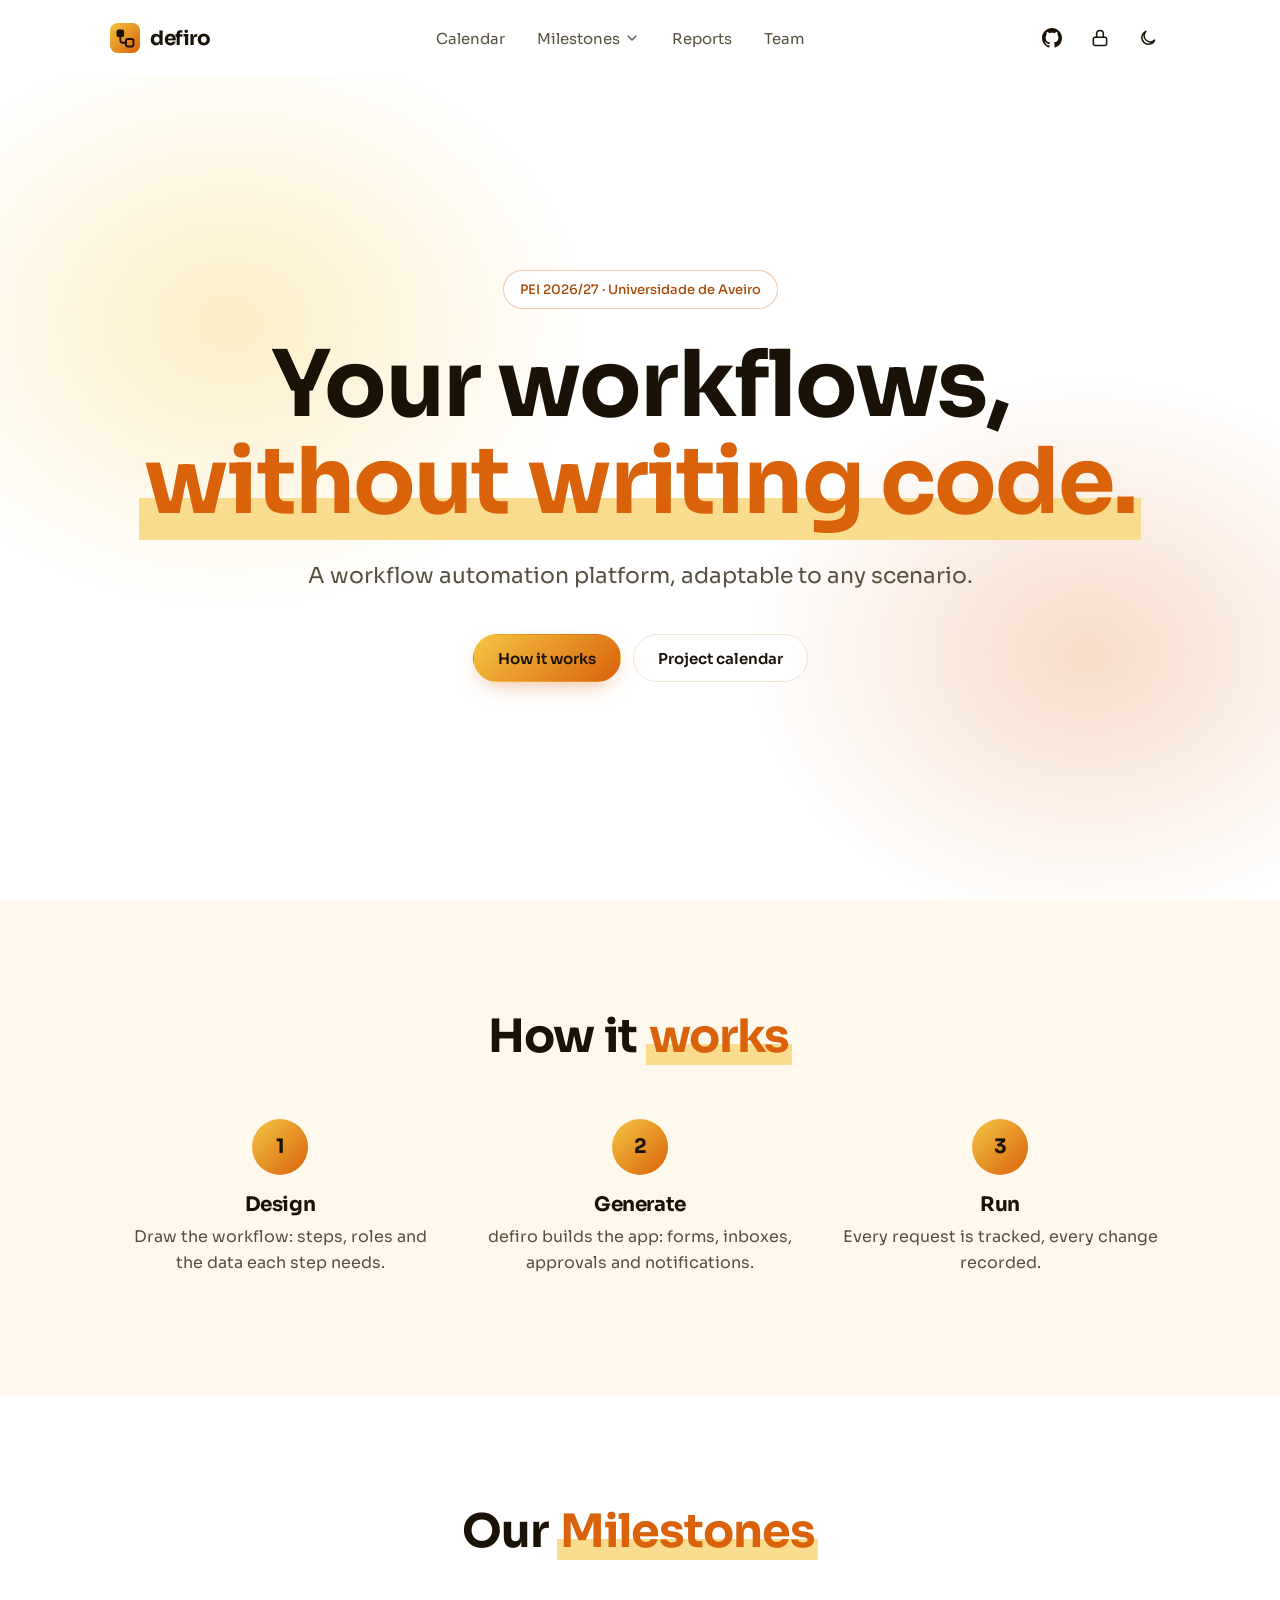
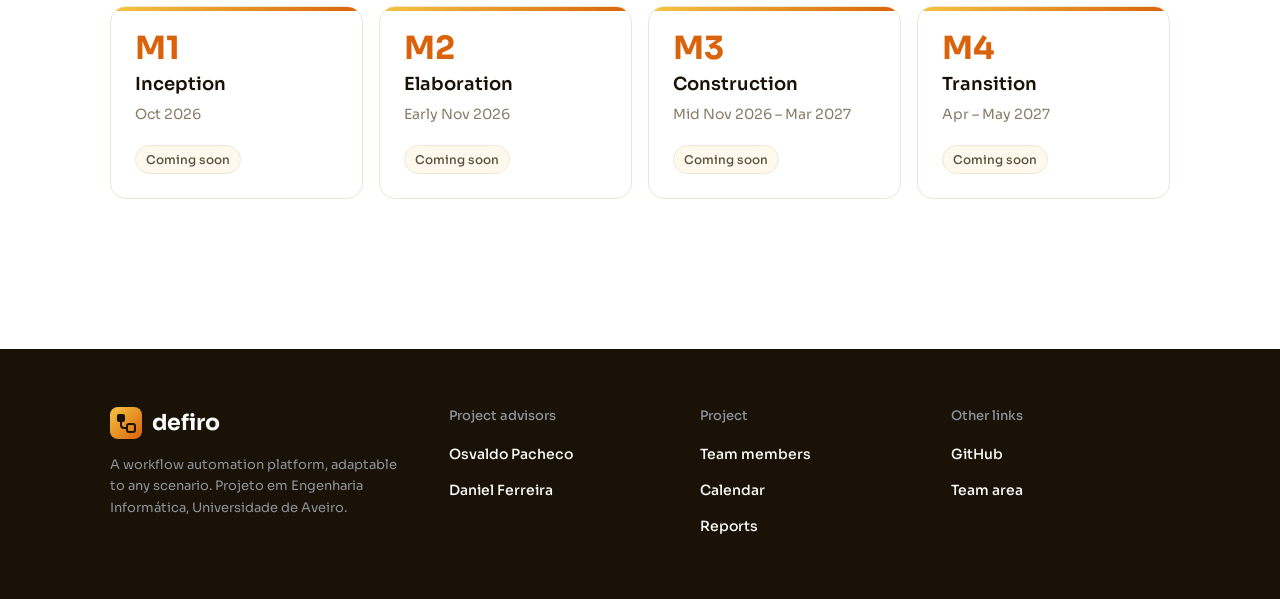
==== index.html @ 32cd8323 "feat: project website Home, calendar, milestones (M1-M4), reports, team and encrypted team area. Dep" ====
<!doctype html>
<html lang="en">
<head>
  <script>if(!/\/$|\.html$/.test(location.pathname))location.replace(location.pathname+"/"+location.search+location.hash)</script>
  <meta charset="utf-8">
  <meta name="viewport" content="width=device-width, initial-scale=1">
  <title>Home | defiro</title>
  <meta name="description" content="defiro: a workflow automation platform, adaptable to any scenario. PEI project, Universidade de Aveiro.">
  <link rel="icon" href="assets/favicon.svg" type="image/svg+xml">
  <link rel="preconnect" href="https://fonts.googleapis.com">
  <link rel="preconnect" href="https://fonts.gstatic.com" crossorigin>
  <link href="https://fonts.googleapis.com/css2?family=Sora:wght@400;500;600;700&display=swap" rel="stylesheet">
  <link rel="stylesheet" href="assets/style.css">
  <script>try{var t=localStorage.getItem("defiro-theme");if(t)document.documentElement.dataset.theme=t}catch(e){}</script>
</head>
<body data-page="home">
<a class="skip" href="#main">Skip to content</a>
<div id="site-header"></div>

<main id="main">
  <section class="hero">
    <div class="hero-glow" aria-hidden="true"></div>
    <div class="wrap">
      <span class="pill">PEI 2026/27 · Universidade de Aveiro</span>
      <h1>Your workflows, <span class="hl">without writing code.</span></h1>
      <p class="lede">A workflow automation platform, adaptable to any scenario.</p>
      <div class="hero-actions">
        <a class="btn btn-primary" href="#how">How it works</a>
        <a class="btn btn-ghost" href="calendar.html">Project calendar</a>
      </div>
    </div>
  </section>

  <section class="block soft" id="how">
    <div class="wrap">
      <h2 class="section-title">How it <span class="hl">works</span></h2>
      <ol class="steps">
        <li class="step"><span class="step-n">1</span><h3>Design</h3><p>Draw the workflow: steps, roles and the data each step needs.</p></li>
        <li class="step"><span class="step-n">2</span><h3>Generate</h3><p>defiro builds the app: forms, inboxes, approvals and notifications.</p></li>
        <li class="step"><span class="step-n">3</span><h3>Run</h3><p>Every request is tracked, every change recorded.</p></li>
      </ol>
    </div>
  </section>

  <section class="block">
    <div class="wrap">
      <h2 class="section-title">Our <span class="hl">Milestones</span></h2>
      <div class="ms-strip" id="msStrip"></div>
    </div>
  </section>
</main>

<div id="site-footer"></div>
<script src="assets/data.js"></script>
<script src="assets/site.js"></script>
</body>
</html>
---- assets/style.css ----
:root {
  --bg: #ffffff;
  --soft: #fef9ec;           /* #F5C542 tint for alternate sections */
  --ink: #1a1206;
  --ink-2: #57503f;
  --ink-3: #857c69;
  --line: #efe7d4;
  --yellow: #F5C542;
  --orange: #D9620B;
  --accent: #D9620B;         /* fills, decoration, large headings (3.7:1) */
  --accent-ink: #a84a06;     /* darker #D9620B for small text, 5.7:1 on white */
  --accent-soft: #fbefe6;
  --hl-bg: #f9dc8e;          /* #F5C542 highlighter behind headings */
  --grad: linear-gradient(135deg, var(--yellow) 0%, var(--orange) 100%);
  --on-grad: #1a1206;
  --ph-bg: #fff6d6; --ph-ink: #7a5a00; --ph-line: #d9b64a;
  --footer: #1a1206;
  --font: "Sora", system-ui, -apple-system, "Segoe UI", sans-serif;
  --maxw: 1140px;
  --gutter: clamp(16px, 4vw, 40px);
  color-scheme: light;
}
@media (prefers-color-scheme: dark) {
  :root:not([data-theme="light"]) {
    --bg: #14110b; --soft: #1c1810; --ink: #f6f1e7; --ink-2: #c9c0ad; --ink-3: #9a917e; --line: #2e281c;
    --accent-ink: #f0924f; --accent-soft: #2b1c10; --hl-bg: rgb(245 197 66 / .28);
    --ph-bg: #2e2710; --ph-ink: #f0d27a; --ph-line: #8a7328; --footer: #0b0906;
    color-scheme: dark;
  }
}
:root[data-theme="dark"] {
  --bg: #14110b; --soft: #1c1810; --ink: #f6f1e7; --ink-2: #c9c0ad; --ink-3: #9a917e; --line: #2e281c;
  --accent-ink: #f0924f; --accent-soft: #2b1c10; --hl-bg: rgb(245 197 66 / .28);
  --ph-bg: #2e2710; --ph-ink: #f0d27a; --ph-line: #8a7328; --footer: #0b0906;
  color-scheme: dark;
}

*, *::before, *::after { box-sizing: border-box; }
html { scroll-padding-top: 90px; }
body { margin: 0; background: var(--bg); color: var(--ink); font: 16px/1.65 var(--font); -webkit-font-smoothing: antialiased; }
img, svg { max-width: 100%; display: block; }
a { color: inherit; }
:focus-visible { outline: 2px solid var(--accent); outline-offset: 3px; border-radius: 6px; }
h1, h2, h3 { margin: 0; line-height: 1.15; letter-spacing: -0.02em; text-wrap: balance; }
p { margin: 0; }
.wrap { max-width: var(--maxw); margin: 0 auto; padding: 0 var(--gutter); }
.icon { width: 20px; height: 20px; flex: none; }
.hl { color: var(--orange); background: linear-gradient(transparent 64%, var(--hl-bg) 64%); -webkit-box-decoration-break: clone; box-decoration-break: clone; padding: 0 .06em; }
.visually-hidden { position: absolute; width: 1px; height: 1px; overflow: hidden; clip: rect(0 0 0 0); white-space: nowrap; }
.skip { position: absolute; left: -9999px; top: 8px; background: var(--ink); color: var(--bg); padding: 8px 14px; border-radius: 8px; z-index: 100; }
.skip:focus { left: 8px; }
@media (prefers-reduced-motion: reduce) { *, *::before, *::after { transition: none !important; animation: none !important; } }

/* Placeholders: [[text]] in data.js, .ph in HTML */
.ph {
  padding: 1px 6px; border-radius: 4px; font-size: .88em; font-weight: 500;
  background: var(--ph-bg); color: var(--ph-ink); border: 1px dashed var(--ph-line);
  -webkit-box-decoration-break: clone; box-decoration-break: clone;
}

/* ---------- Header ---------- */
.site-header { position: sticky; top: 0; z-index: 50; background: color-mix(in srgb, var(--bg) 92%, transparent); backdrop-filter: blur(8px); }
.site-header .wrap { display: flex; align-items: center; height: 76px; gap: 12px; }
.brand { display: flex; align-items: center; gap: 10px; font-weight: 700; font-size: 20px; text-decoration: none; letter-spacing: -0.02em; }
.brand img { width: 30px; height: 30px; }
.nav { display: flex; align-items: center; gap: 4px; margin: 0 auto; }
.nav > a, .dd > button {
  display: inline-flex; align-items: center; gap: 4px; min-height: 44px; padding: 8px 14px; border-radius: 8px;
  font: 400 15px var(--font); color: var(--ink-2); text-decoration: none; background: none; border: 0; cursor: pointer;
}
.nav > a:hover, .dd > button:hover { color: var(--ink); }
.nav a[aria-current="page"], .dd.active > button { color: var(--accent-ink); }
.dd { position: relative; }
.dd > button .icon { width: 16px; height: 16px; transition: transform .15s; }
.dd.open > button .icon { transform: rotate(180deg); }
.dd-menu {
  position: absolute; top: 100%; left: 0; min-width: 210px; padding: 6px; margin-top: 4px; display: none;
  background: var(--bg); border: 1px solid var(--line); border-radius: 12px; box-shadow: 0 10px 30px rgb(0 0 0 / .08);
}
.dd.open .dd-menu { display: grid; }
.dd-menu a { padding: 10px 12px; border-radius: 8px; text-decoration: none; font-size: 15px; color: var(--ink-2); min-height: 44px; display: flex; align-items: center; }
.dd-menu a:hover { background: var(--soft); color: var(--ink); }
.tools { display: flex; align-items: center; gap: 4px; }
.icon-btn {
  display: inline-grid; place-items: center; width: 44px; height: 44px; border-radius: 10px;
  color: var(--ink); background: none; border: 0; cursor: pointer; text-decoration: none;
}
.icon-btn:hover { background: var(--soft); }
.menu-btn { display: none; }
@media (max-width: 900px) {
  .menu-btn { display: inline-grid; }
  .tools { margin-left: auto; }
  .nav {
    display: none; position: absolute; top: 76px; left: 0; right: 0; margin: 0; flex-direction: column; align-items: stretch;
    background: var(--bg); border-bottom: 1px solid var(--line); padding: 8px var(--gutter) 16px;
  }
  .nav.open { display: flex; }
  .dd-menu { position: static; display: grid; border: 0; box-shadow: none; padding: 0 0 0 14px; margin: 0; }
  .dd > button .icon { display: none; }
}

/* ---------- Page titles ---------- */
.page-title { text-align: center; padding: clamp(48px, 8vw, 88px) 0 clamp(32px, 5vw, 56px); }
.page-title h1 { font-size: clamp(38px, 6vw, 60px); font-weight: 700; }
.page-title p { color: var(--ink-2); font-size: 18px; max-width: 620px; margin: 18px auto 0; }
.section-title { text-align: center; font-size: clamp(32px, 4.5vw, 46px); font-weight: 700; margin-bottom: 48px; }

/* ---------- Home ---------- */
.hero { position: relative; overflow: hidden; }
.hero .wrap { position: relative; display: flex; flex-direction: column; align-items: center; justify-content: center; text-align: center;
  min-height: calc(100vh - 76px); padding-top: 48px; padding-bottom: 72px; }
.hero-glow { position: absolute; inset: 0; pointer-events: none;
  background:
    radial-gradient(40% 50% at 18% 30%, rgb(245 197 66 / .30), transparent 70%),
    radial-gradient(38% 48% at 85% 70%, rgb(217 98 11 / .22), transparent 70%); }
.pill { display: inline-block; padding: 8px 16px; border-radius: 999px; font-size: 13px; font-weight: 500; color: var(--accent-ink);
  background: var(--bg); border: 1px solid color-mix(in srgb, var(--orange) 35%, transparent); margin-bottom: 28px; }
.hero h1 { font-size: clamp(44px, 7.5vw, 92px); font-weight: 700; max-width: 17ch; line-height: 1.05; }
.hero .lede { font-size: clamp(18px, 2vw, 22px); color: var(--ink-2); margin-top: 28px; max-width: 44ch; }
.hero-actions { display: flex; flex-wrap: wrap; justify-content: center; gap: 12px; margin-top: 40px; }
@media (max-width: 700px) { .hero .wrap { min-height: 0; padding-top: 56px; } }
.btn {
  display: inline-flex; align-items: center; gap: 8px; min-height: 48px; padding: 12px 24px; border-radius: 999px;
  font: 600 15px var(--font); text-decoration: none; border: 1px solid transparent; cursor: pointer; transition: filter .15s, border-color .15s;
}
.btn-primary { background: var(--grad); color: var(--on-grad); box-shadow: 0 8px 24px -10px rgb(217 98 11 / .6); }
.btn-primary:hover { filter: brightness(1.05) saturate(1.1); }
.btn-ghost { border-color: var(--line); color: var(--ink); background: var(--bg); }
.btn-ghost:hover { border-color: var(--orange); }

.block { padding: clamp(64px, 9vw, 110px) 0; }
.block.soft { background: var(--soft); }
.steps { list-style: none; margin: 0; padding: 0; display: grid; grid-template-columns: repeat(3, 1fr); gap: 20px; }
@media (max-width: 800px) { .steps { grid-template-columns: 1fr; } }
.step { text-align: center; padding: 8px 12px; }
.step-n { display: inline-grid; place-items: center; width: 56px; height: 56px; border-radius: 50%; background: var(--grad); color: var(--on-grad); font-weight: 700; font-size: 20px; margin-bottom: 18px; }
.step h3 { font-size: 20px; margin-bottom: 8px; }
.step p { color: var(--ink-2); max-width: 30ch; margin: 0 auto; }

.ms-strip { display: grid; grid-template-columns: repeat(4, 1fr); gap: 16px; }
@media (max-width: 900px) { .ms-strip { grid-template-columns: repeat(2, 1fr); } }
@media (max-width: 480px) { .ms-strip { grid-template-columns: 1fr; } }
.ms-card { position: relative; display: flex; flex-direction: column; gap: 4px; padding: 24px; border-radius: 16px; text-decoration: none;
  background: var(--bg); border: 1px solid var(--line); overflow: hidden; transition: border-color .15s, box-shadow .15s; }
.ms-card::before { content: ""; position: absolute; left: 0; right: 0; top: 0; height: 4px; background: var(--grad); }
.ms-card:hover { border-color: var(--orange); box-shadow: 0 14px 30px -18px rgb(217 98 11 / .5); }
.ms-num { font-size: 32px; font-weight: 700; color: var(--orange); line-height: 1.1; }
.ms-name { font-size: 18px; font-weight: 600; }
.ms-dates { font-size: 14px; color: var(--ink-3); }
.ms-status { margin-top: 14px; align-self: flex-start; font-size: 12px; font-weight: 500; padding: 4px 10px; border-radius: 999px; background: var(--soft); color: var(--ink-2); border: 1px solid var(--line); }
.ms-status.done { background: var(--grad); color: var(--on-grad); border-color: transparent; }

/* ---------- Calendar ---------- */
.cal { width: 100%; border-collapse: collapse; }
.cal th { text-align: left; font-size: 14px; font-weight: 600; padding: 14px 16px; border-bottom: 1px solid var(--line); }
.cal td { vertical-align: top; padding: 18px 16px; border-bottom: 1px solid var(--line); font-size: 15px; color: var(--ink-2); }
.cal td:first-child { width: 22%; }
.cal td:nth-child(2) { width: 20%; white-space: nowrap; color: var(--ink-3); }
.cal td a { color: var(--ink); font-weight: 600; text-underline-offset: 4px; }
.cal ul { margin: 0; padding-left: 18px; display: grid; gap: 2px; }
.cal tr.first td { border-top: 1px solid var(--line); }
@media (max-width: 700px) {
  .cal thead { display: none; }
  .cal, .cal tbody, .cal tr, .cal td { display: block; width: auto !important; }
  .cal tr { border-bottom: 1px solid var(--line); padding: 12px 0; }
  .cal td { border: 0; padding: 4px 0; white-space: normal !important; }
  .cal td:empty { display: none; }
}

/* ---------- Milestones ---------- */
.tabs { display: flex; flex-wrap: wrap; justify-content: center; gap: 8px; margin-bottom: 40px; }
.tabs a { padding: 10px 18px; min-height: 44px; display: inline-flex; align-items: center; border-radius: 999px; border: 1px solid var(--line); text-decoration: none; font-size: 15px; color: var(--ink-2); }
.tabs a[aria-current="true"] { background: var(--grad); color: var(--on-grad); border-color: transparent; font-weight: 600; }
.tabs a:hover { border-color: var(--orange); }
.ms-meta { text-align: center; color: var(--ink-3); font-size: 15px; margin-top: -20px; margin-bottom: 32px; }
.embed { aspect-ratio: 16 / 9; border-radius: 14px; border: 1px solid var(--line); overflow: hidden; background: var(--soft); box-shadow: 0 20px 50px -25px rgb(14 15 18 / .25); }
.embed iframe { width: 100%; height: 100%; border: 0; }
.embed-empty { height: 100%; display: grid; place-items: center; align-content: center; gap: 14px; text-align: center; padding: 20px;
  color: var(--ink); font-size: clamp(16px, 2.2vw, 22px); font-weight: 600;
  background: radial-gradient(60% 80% at 20% 20%, rgb(245 197 66 / .25), transparent 70%), radial-gradient(60% 80% at 85% 85%, rgb(217 98 11 / .2), transparent 70%), var(--soft); }
.embed-empty .icon { width: 44px; height: 44px; color: var(--accent-ink); }
.ms-links[hidden] { display: none; }
.ms-links { display: flex; flex-wrap: wrap; justify-content: center; gap: 12px; margin-top: 24px; }
.btn[aria-disabled="true"] { opacity: .5; pointer-events: none; }
.prose { max-width: 760px; margin: 64px auto 0; }
.prose h2 { font-size: 26px; font-weight: 700; margin: 48px 0 14px; }
.prose h2:first-child { margin-top: 0; }
.prose p, .prose li { color: var(--ink-2); }
.prose p + p { margin-top: 12px; }
.prose ul { padding-left: 20px; margin: 10px 0 0; display: grid; gap: 6px; }
.prose li strong { color: var(--ink); font-weight: 600; }
.prose table { width: 100%; border-collapse: collapse; font-size: 15px; margin-top: 12px; }
.prose th, .prose td { text-align: left; padding: 10px 12px; border-bottom: 1px solid var(--line); }
.prose th { font-weight: 600; font-size: 14px; }
.prose td { color: var(--ink-2); }
.table-wrap { overflow-x: auto; }
.callout { margin-top: 16px; padding: 16px 18px; border-radius: 12px; background: var(--accent-soft); color: var(--ink); }

/* ---------- Reports ---------- */
.doc-list { list-style: none; margin: 0 auto; padding: 0; max-width: 820px; }
.doc { display: grid; grid-template-columns: 48px 1fr auto; gap: 16px; align-items: center; padding: 18px 4px; border-bottom: 1px solid var(--line); }
.doc:first-child { border-top: 1px solid var(--line); }
.doc-ico { width: 48px; height: 48px; border-radius: 12px; display: grid; place-items: center; background: var(--accent-soft); color: var(--accent-ink); }
.doc-title { font-weight: 600; }
.doc-meta { font-size: 14px; color: var(--ink-3); }
.doc a.open { display: inline-flex; align-items: center; gap: 6px; min-height: 44px; font-size: 14px; font-weight: 500; color: var(--accent-ink); }
.pending { font-size: 13px; color: var(--ink-3); }
@media (max-width: 560px) { .doc { grid-template-columns: 48px 1fr; } .doc > :last-child { grid-column: 2; } }
.sub-title { max-width: 820px; margin: 0 auto 16px; font-size: 22px; font-weight: 700; }
.sub-title + .doc-list { margin-bottom: 64px; }

/* ---------- Team ---------- */
.team { display: grid; grid-template-columns: repeat(5, 1fr); gap: 24px; }
@media (max-width: 1000px) { .team { grid-template-columns: repeat(3, 1fr); } }
@media (max-width: 640px) { .team { grid-template-columns: repeat(2, 1fr); } }
@media (max-width: 400px) { .team { grid-template-columns: 1fr; } }
.member { text-align: center; }
.avatar { width: 96px; height: 96px; margin: 0 auto 16px; border-radius: 50%; display: grid; place-items: center; background: var(--grad); color: var(--on-grad); font-weight: 700; font-size: 26px; }
.member h3 { font-size: 18px; font-weight: 600; }
.member .role { font-size: 14px; color: var(--ink-3); margin-top: 4px; min-height: 2.6em; }
.member .links { display: flex; justify-content: center; gap: 2px; margin-top: 6px; }
.member .links .icon-btn { width: 40px; height: 40px; color: var(--ink-2); }
.member ul { list-style: none; padding: 0; margin: 12px 0 0; font-size: 13px; color: var(--ink-2); display: grid; gap: 4px; }
.member li { padding: 4px 10px; background: var(--soft); border-radius: 999px; }

/* ---------- Footer ---------- */
footer { background: var(--footer); color: #c9ccd3; margin-top: 40px; }
footer .wrap { display: grid; grid-template-columns: 1.4fr repeat(3, 1fr); gap: 32px; padding-top: 56px; padding-bottom: 56px; }
@media (max-width: 800px) { footer .wrap { grid-template-columns: 1fr 1fr; } }
footer .f-brand { display: flex; align-items: center; gap: 10px; color: #fff; font-weight: 700; font-size: 22px; }
footer .f-brand img { width: 32px; height: 32px; }
footer .f-note { font-size: 13px; color: #8d929c; margin-top: 12px; max-width: 30ch; }
footer h4 { margin: 0 0 12px; font-size: 13px; font-weight: 500; color: #8d929c; }
footer ul { list-style: none; padding: 0; margin: 0; display: grid; gap: 4px; }
footer a { color: #fff; text-decoration: none; font-size: 14px; font-weight: 500; display: inline-flex; min-height: 32px; align-items: center; }
footer a:hover { text-decoration: underline; }

/* ---------- Team area ---------- */
.gate { display: grid; place-items: center; padding: 24px var(--gutter) 80px; }
.gate-card { width: 100%; max-width: 420px; padding: 32px; border: 1px solid var(--line); border-radius: 16px; }
.gate-card p { color: var(--ink-2); font-size: 15px; }
.field { display: grid; gap: 6px; margin: 24px 0 16px; }
.field label { font-weight: 500; font-size: 14px; }
.field input { min-height: 48px; padding: 10px 14px; border-radius: 10px; border: 1px solid var(--line); background: var(--bg); color: var(--ink); font: 16px var(--font); }
.field .err { color: #c0392b; font-size: 14px; min-height: 20px; }
.gate-card .btn { width: 100%; justify-content: center; }
.private-body { max-width: 860px; margin: 0 auto; padding-bottom: 40px; }
.private-body h2 { font-size: 24px; font-weight: 700; margin: 48px 0 14px; }
.private-body h2:first-child { margin-top: 0; }
.private-body p, .private-body td { color: var(--ink-2); }
.private-body table { width: 100%; border-collapse: collapse; font-size: 15px; }
.private-body th, .private-body td { text-align: left; padding: 10px 12px; border-bottom: 1px solid var(--line); vertical-align: top; }
.private-body th { font-weight: 600; font-size: 14px; }
.private-body .card { padding: 18px 20px; border: 1px solid var(--line); border-radius: 12px; }
.private-body .people { list-style: none; padding: 0; margin: 0; display: grid; grid-template-columns: repeat(auto-fill, minmax(240px, 1fr)); gap: 12px; }
.private-body .people li { padding: 14px 16px; border: 1px solid var(--line); border-radius: 12px; }
.private-body .p-name { font-weight: 600; }
.private-body .p-role { font-size: 14px; color: var(--ink-3); }
.private-body .mono { font-size: 14px; white-space: nowrap; }
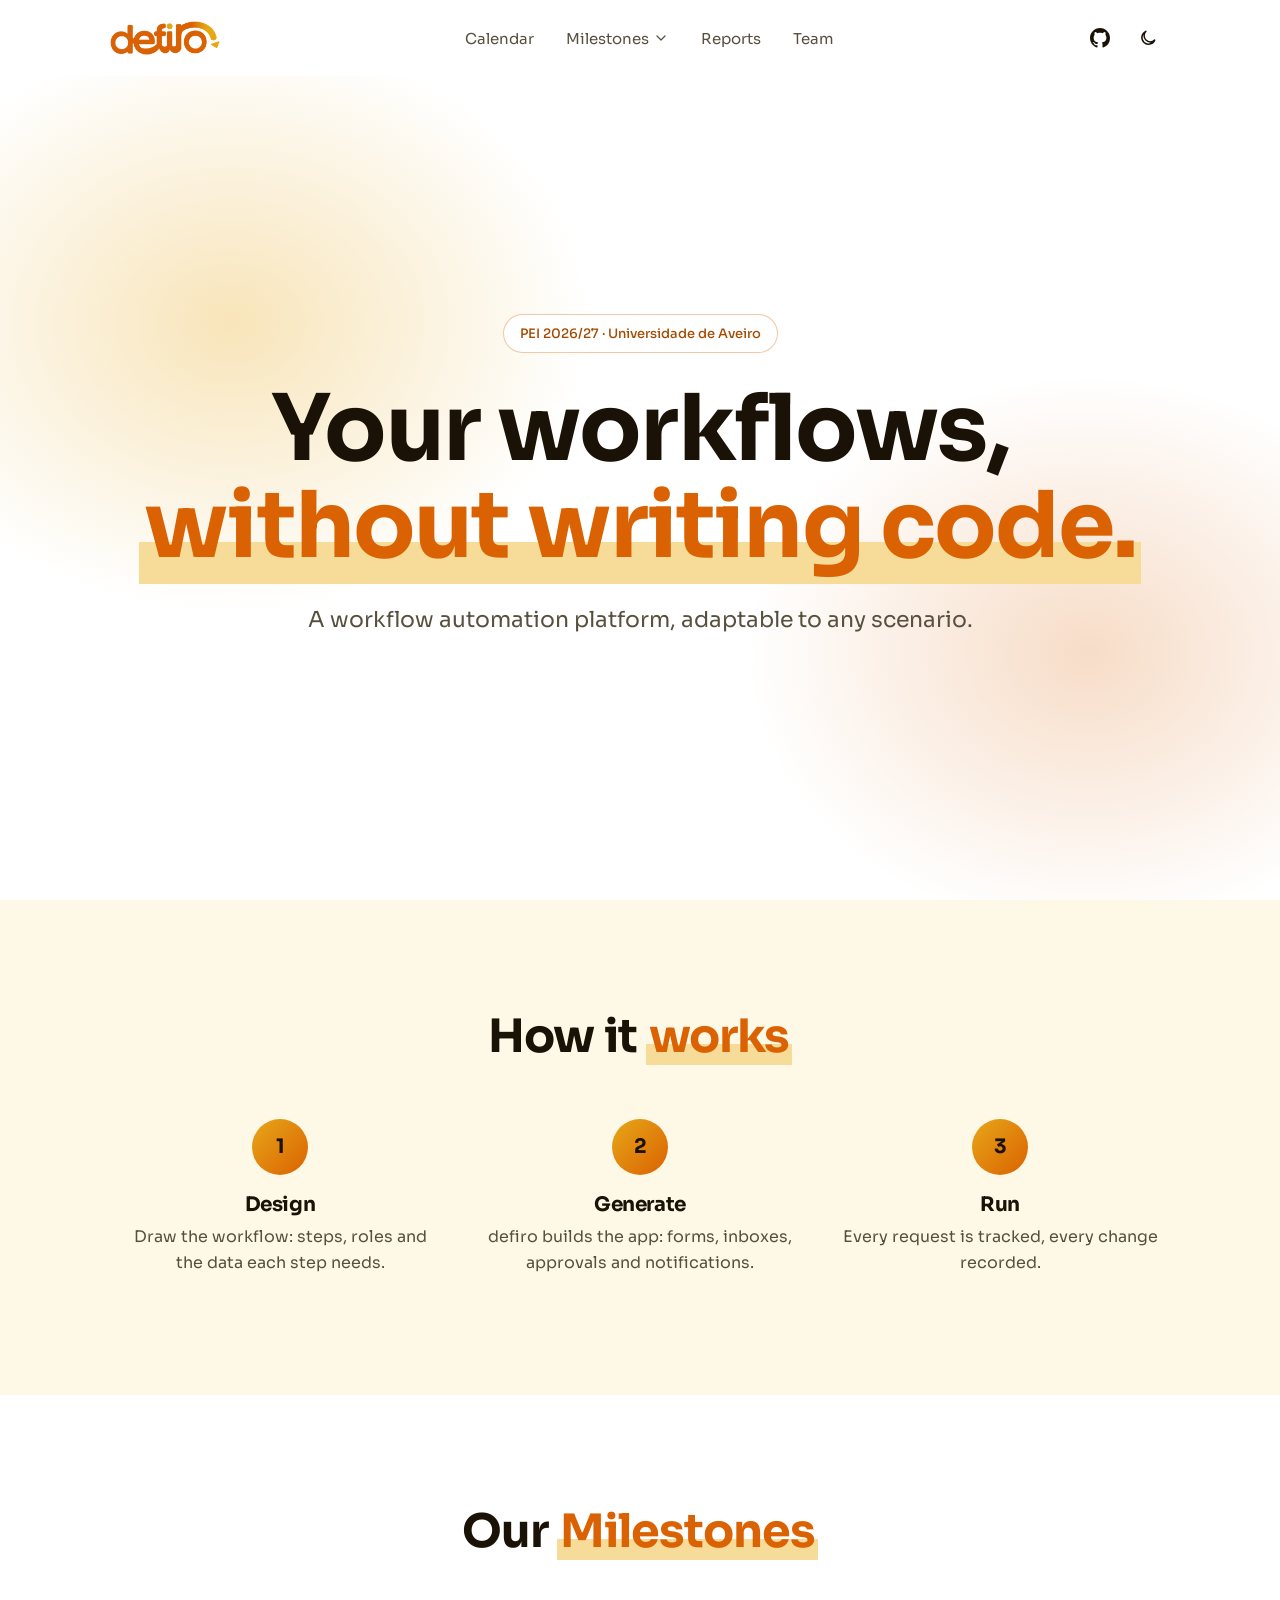
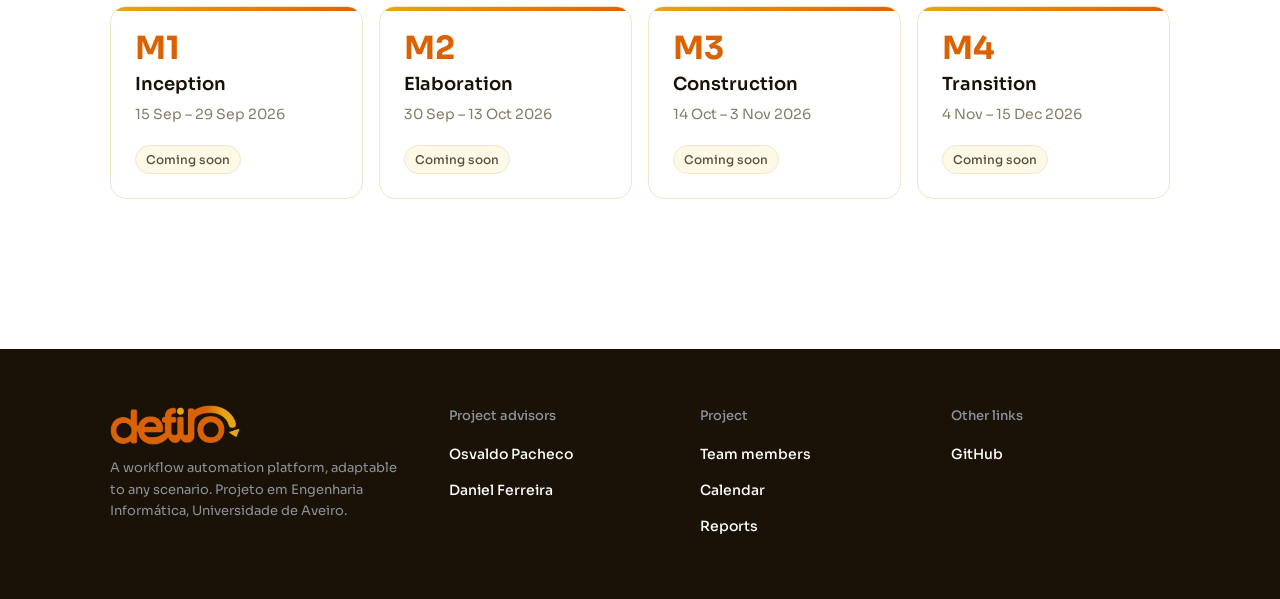
==== commit f02d323b: "Primeira versão do Website finalizada" ====
--- a/index.html
+++ b/index.html
@@ -1,4 +1,4 @@
-<!doctype html>
+﻿<!doctype html>
 <html lang="en">
 <head>
   <script>if(!/\/$|\.html$/.test(location.pathname))location.replace(location.pathname+"/"+location.search+location.hash)</script>
@@ -6,7 +6,7 @@
   <meta name="viewport" content="width=device-width, initial-scale=1">
   <title>Home | defiro</title>
   <meta name="description" content="defiro: a workflow automation platform, adaptable to any scenario. PEI project, Universidade de Aveiro.">
-  <link rel="icon" href="assets/favicon.svg" type="image/svg+xml">
+  <link rel="icon" href="assets/favicon.png" type="image/png">
   <link rel="preconnect" href="https://fonts.googleapis.com">
   <link rel="preconnect" href="https://fonts.gstatic.com" crossorigin>
   <link href="https://fonts.googleapis.com/css2?family=Sora:wght@400;500;600;700&display=swap" rel="stylesheet">
@@ -24,10 +24,6 @@
       <span class="pill">PEI 2026/27 · Universidade de Aveiro</span>
       <h1>Your workflows, <span class="hl">without writing code.</span></h1>
       <p class="lede">A workflow automation platform, adaptable to any scenario.</p>
-      <div class="hero-actions">
-        <a class="btn btn-primary" href="#how">How it works</a>
-        <a class="btn btn-ghost" href="calendar.html">Project calendar</a>
-      </div>
     </div>
   </section>
 
--- a/assets/style.css
+++ b/assets/style.css
@@ -1,16 +1,16 @@
-:root {
+﻿:root {
   --bg: #ffffff;
-  --soft: #fef9ec;           /* #F5C542 tint for alternate sections */
+  --soft: #fef8e6;           /* #E7A718 tint for alternate sections */
   --ink: #1a1206;
   --ink-2: #57503f;
   --ink-3: #857c69;
-  --line: #efe7d4;
-  --yellow: #F5C542;
-  --orange: #D9620B;
-  --accent: #D9620B;         /* fills, decoration, large headings (3.7:1) */
-  --accent-ink: #a84a06;     /* darker #D9620B for small text, 5.7:1 on white */
-  --accent-soft: #fbefe6;
-  --hl-bg: #f9dc8e;          /* #F5C542 highlighter behind headings */
+  --line: #f0e6cc;
+  --yellow: #E7A718;
+  --orange: #DA6202;
+  --accent: #DA6202;         /* fills, decoration, large headings (3.7:1) */
+  --accent-ink: #A64B00;     /* darker #DA6202 for small text, 5.6:1 on white */
+  --accent-soft: #fbefe3;
+  --hl-bg: #f6dc98;          /* #E7A718 highlighter behind headings */
   --grad: linear-gradient(135deg, var(--yellow) 0%, var(--orange) 100%);
   --on-grad: #1a1206;
   --ph-bg: #fff6d6; --ph-ink: #7a5a00; --ph-line: #d9b64a;
@@ -23,14 +23,14 @@
 @media (prefers-color-scheme: dark) {
   :root:not([data-theme="light"]) {
     --bg: #14110b; --soft: #1c1810; --ink: #f6f1e7; --ink-2: #c9c0ad; --ink-3: #9a917e; --line: #2e281c;
-    --accent-ink: #f0924f; --accent-soft: #2b1c10; --hl-bg: rgb(245 197 66 / .28);
+    --accent-ink: #f5a04f; --accent-soft: #2b1c10; --hl-bg: rgb(231 167 24 / .28);
     --ph-bg: #2e2710; --ph-ink: #f0d27a; --ph-line: #8a7328; --footer: #0b0906;
     color-scheme: dark;
   }
 }
 :root[data-theme="dark"] {
   --bg: #14110b; --soft: #1c1810; --ink: #f6f1e7; --ink-2: #c9c0ad; --ink-3: #9a917e; --line: #2e281c;
-  --accent-ink: #f0924f; --accent-soft: #2b1c10; --hl-bg: rgb(245 197 66 / .28);
+  --accent-ink: #f5a04f; --accent-soft: #2b1c10; --hl-bg: rgb(231 167 24 / .28);
   --ph-bg: #2e2710; --ph-ink: #f0d27a; --ph-line: #8a7328; --footer: #0b0906;
   color-scheme: dark;
 }
@@ -62,7 +62,7 @@
 .site-header { position: sticky; top: 0; z-index: 50; background: color-mix(in srgb, var(--bg) 92%, transparent); backdrop-filter: blur(8px); }
 .site-header .wrap { display: flex; align-items: center; height: 76px; gap: 12px; }
 .brand { display: flex; align-items: center; gap: 10px; font-weight: 700; font-size: 20px; text-decoration: none; letter-spacing: -0.02em; }
-.brand img { width: 30px; height: 30px; }
+.brand img { width: auto; height: 34px; }
 .nav { display: flex; align-items: center; gap: 4px; margin: 0 auto; }
 .nav > a, .dd > button {
   display: inline-flex; align-items: center; gap: 4px; min-height: 44px; padding: 8px 14px; border-radius: 8px;
@@ -111,8 +111,8 @@
   min-height: calc(100vh - 76px); padding-top: 48px; padding-bottom: 72px; }
 .hero-glow { position: absolute; inset: 0; pointer-events: none;
   background:
-    radial-gradient(40% 50% at 18% 30%, rgb(245 197 66 / .30), transparent 70%),
-    radial-gradient(38% 48% at 85% 70%, rgb(217 98 11 / .22), transparent 70%); }
+    radial-gradient(40% 50% at 18% 30%, rgb(231 167 24 / .30), transparent 70%),
+    radial-gradient(38% 48% at 85% 70%, rgb(218 98 2 / .22), transparent 70%); }
 .pill { display: inline-block; padding: 8px 16px; border-radius: 999px; font-size: 13px; font-weight: 500; color: var(--accent-ink);
   background: var(--bg); border: 1px solid color-mix(in srgb, var(--orange) 35%, transparent); margin-bottom: 28px; }
 .hero h1 { font-size: clamp(44px, 7.5vw, 92px); font-weight: 700; max-width: 17ch; line-height: 1.05; }
@@ -123,7 +123,7 @@
   display: inline-flex; align-items: center; gap: 8px; min-height: 48px; padding: 12px 24px; border-radius: 999px;
   font: 600 15px var(--font); text-decoration: none; border: 1px solid transparent; cursor: pointer; transition: filter .15s, border-color .15s;
 }
-.btn-primary { background: var(--grad); color: var(--on-grad); box-shadow: 0 8px 24px -10px rgb(217 98 11 / .6); }
+.btn-primary { background: var(--grad); color: var(--on-grad); box-shadow: 0 8px 24px -10px rgb(218 98 2 / .6); }
 .btn-primary:hover { filter: brightness(1.05) saturate(1.1); }
 .btn-ghost { border-color: var(--line); color: var(--ink); background: var(--bg); }
 .btn-ghost:hover { border-color: var(--orange); }
@@ -143,7 +143,7 @@
 .ms-card { position: relative; display: flex; flex-direction: column; gap: 4px; padding: 24px; border-radius: 16px; text-decoration: none;
   background: var(--bg); border: 1px solid var(--line); overflow: hidden; transition: border-color .15s, box-shadow .15s; }
 .ms-card::before { content: ""; position: absolute; left: 0; right: 0; top: 0; height: 4px; background: var(--grad); }
-.ms-card:hover { border-color: var(--orange); box-shadow: 0 14px 30px -18px rgb(217 98 11 / .5); }
+.ms-card:hover { border-color: var(--orange); box-shadow: 0 14px 30px -18px rgb(218 98 2 / .5); }
 .ms-num { font-size: 32px; font-weight: 700; color: var(--orange); line-height: 1.1; }
 .ms-name { font-size: 18px; font-weight: 600; }
 .ms-dates { font-size: 14px; color: var(--ink-3); }
@@ -154,10 +154,13 @@
 .cal { width: 100%; border-collapse: collapse; }
 .cal th { text-align: left; font-size: 14px; font-weight: 600; padding: 14px 16px; border-bottom: 1px solid var(--line); }
 .cal td { vertical-align: top; padding: 18px 16px; border-bottom: 1px solid var(--line); font-size: 15px; color: var(--ink-2); }
-.cal td:first-child { width: 22%; }
-.cal td:nth-child(2) { width: 20%; white-space: nowrap; color: var(--ink-3); }
+.cal td:first-child { width: 18%; }
+.cal td:nth-child(2) { width: 16%; white-space: nowrap; color: var(--ink-3); }
 .cal td a { color: var(--ink); font-weight: 600; text-underline-offset: 4px; }
 .cal ul { margin: 0; padding-left: 18px; display: grid; gap: 2px; }
+.cal td:nth-child(4) { width: 20%; }
+.cal-mod { color: var(--ink); font-weight: 600; margin: 0 0 4px; }
+.cal-mod ~ .cal-mod { margin-top: 10px; }
 .cal tr.first td { border-top: 1px solid var(--line); }
 @media (max-width: 700px) {
   .cal thead { display: none; }
@@ -177,7 +180,13 @@
 .embed iframe { width: 100%; height: 100%; border: 0; }
 .embed-empty { height: 100%; display: grid; place-items: center; align-content: center; gap: 14px; text-align: center; padding: 20px;
   color: var(--ink); font-size: clamp(16px, 2.2vw, 22px); font-weight: 600;
-  background: radial-gradient(60% 80% at 20% 20%, rgb(245 197 66 / .25), transparent 70%), radial-gradient(60% 80% at 85% 85%, rgb(217 98 11 / .2), transparent 70%), var(--soft); }
+  background: radial-gradient(60% 80% at 20% 20%, rgb(231 167 24 / .25), transparent 70%), radial-gradient(60% 80% at 85% 85%, rgb(218 98 2 / .2), transparent 70%), var(--soft); }
+@media (prefers-color-scheme: dark) {
+  :root:not([data-theme="light"]) .hero-glow { display: none; }
+  :root:not([data-theme="light"]) .embed-empty { background: var(--soft); }
+}
+:root[data-theme="dark"] .hero-glow { display: none; }
+:root[data-theme="dark"] .embed-empty { background: var(--soft); }
 .embed-empty .icon { width: 44px; height: 44px; color: var(--accent-ink); }
 .ms-links[hidden] { display: none; }
 .ms-links { display: flex; flex-wrap: wrap; justify-content: center; gap: 12px; margin-top: 24px; }
@@ -217,43 +226,17 @@
 .member { text-align: center; }
 .avatar { width: 96px; height: 96px; margin: 0 auto 16px; border-radius: 50%; display: grid; place-items: center; background: var(--grad); color: var(--on-grad); font-weight: 700; font-size: 26px; }
 .member h3 { font-size: 18px; font-weight: 600; }
-.member .role { font-size: 14px; color: var(--ink-3); margin-top: 4px; min-height: 2.6em; }
 .member .links { display: flex; justify-content: center; gap: 2px; margin-top: 6px; }
 .member .links .icon-btn { width: 40px; height: 40px; color: var(--ink-2); }
-.member ul { list-style: none; padding: 0; margin: 12px 0 0; font-size: 13px; color: var(--ink-2); display: grid; gap: 4px; }
-.member li { padding: 4px 10px; background: var(--soft); border-radius: 999px; }
 
 /* ---------- Footer ---------- */
 footer { background: var(--footer); color: #c9ccd3; margin-top: 40px; }
 footer .wrap { display: grid; grid-template-columns: 1.4fr repeat(3, 1fr); gap: 32px; padding-top: 56px; padding-bottom: 56px; }
 @media (max-width: 800px) { footer .wrap { grid-template-columns: 1fr 1fr; } }
 footer .f-brand { display: flex; align-items: center; gap: 10px; color: #fff; font-weight: 700; font-size: 22px; }
-footer .f-brand img { width: 32px; height: 32px; }
+footer .f-brand img { width: auto; height: 40px; }
 footer .f-note { font-size: 13px; color: #8d929c; margin-top: 12px; max-width: 30ch; }
 footer h4 { margin: 0 0 12px; font-size: 13px; font-weight: 500; color: #8d929c; }
 footer ul { list-style: none; padding: 0; margin: 0; display: grid; gap: 4px; }
 footer a { color: #fff; text-decoration: none; font-size: 14px; font-weight: 500; display: inline-flex; min-height: 32px; align-items: center; }
 footer a:hover { text-decoration: underline; }
-
-/* ---------- Team area ---------- */
-.gate { display: grid; place-items: center; padding: 24px var(--gutter) 80px; }
-.gate-card { width: 100%; max-width: 420px; padding: 32px; border: 1px solid var(--line); border-radius: 16px; }
-.gate-card p { color: var(--ink-2); font-size: 15px; }
-.field { display: grid; gap: 6px; margin: 24px 0 16px; }
-.field label { font-weight: 500; font-size: 14px; }
-.field input { min-height: 48px; padding: 10px 14px; border-radius: 10px; border: 1px solid var(--line); background: var(--bg); color: var(--ink); font: 16px var(--font); }
-.field .err { color: #c0392b; font-size: 14px; min-height: 20px; }
-.gate-card .btn { width: 100%; justify-content: center; }
-.private-body { max-width: 860px; margin: 0 auto; padding-bottom: 40px; }
-.private-body h2 { font-size: 24px; font-weight: 700; margin: 48px 0 14px; }
-.private-body h2:first-child { margin-top: 0; }
-.private-body p, .private-body td { color: var(--ink-2); }
-.private-body table { width: 100%; border-collapse: collapse; font-size: 15px; }
-.private-body th, .private-body td { text-align: left; padding: 10px 12px; border-bottom: 1px solid var(--line); vertical-align: top; }
-.private-body th { font-weight: 600; font-size: 14px; }
-.private-body .card { padding: 18px 20px; border: 1px solid var(--line); border-radius: 12px; }
-.private-body .people { list-style: none; padding: 0; margin: 0; display: grid; grid-template-columns: repeat(auto-fill, minmax(240px, 1fr)); gap: 12px; }
-.private-body .people li { padding: 14px 16px; border: 1px solid var(--line); border-radius: 12px; }
-.private-body .p-name { font-weight: 600; }
-.private-body .p-role { font-size: 14px; color: var(--ink-3); }
-.private-body .mono { font-size: 14px; white-space: nowrap; }
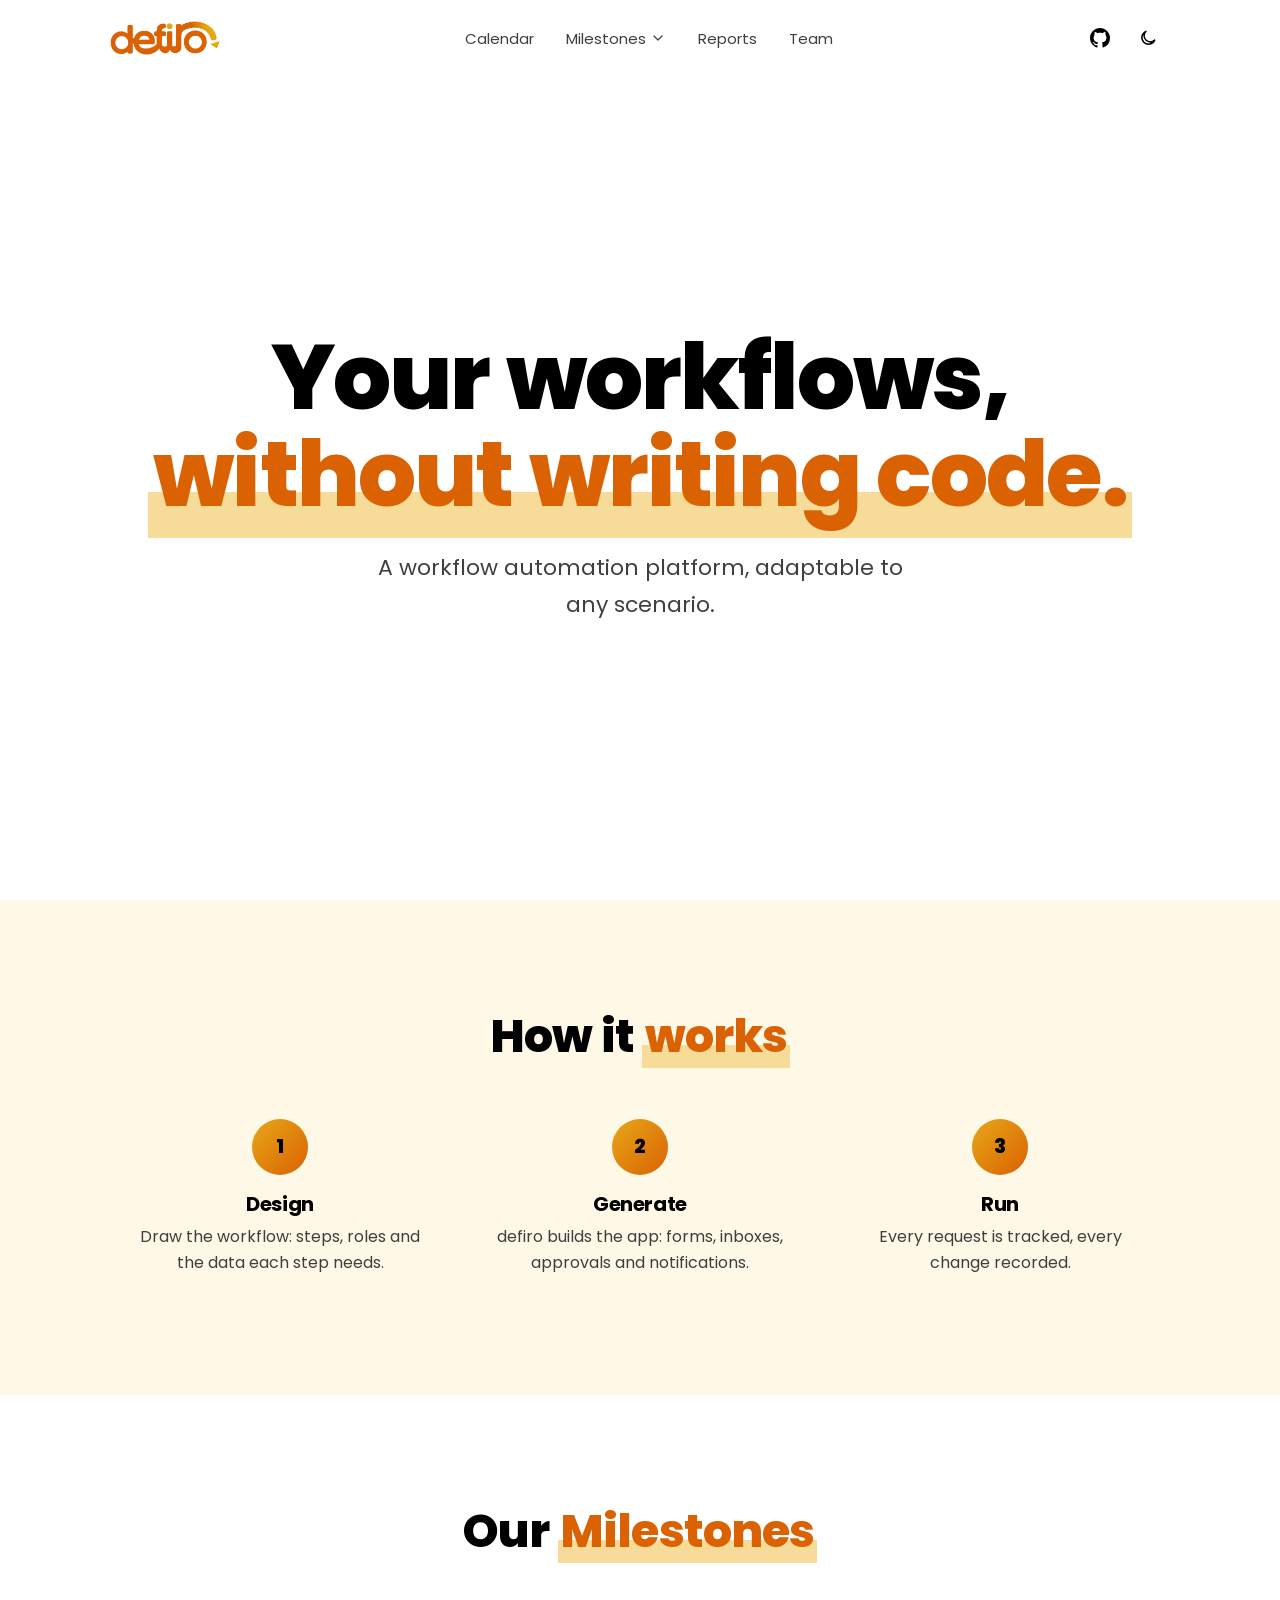
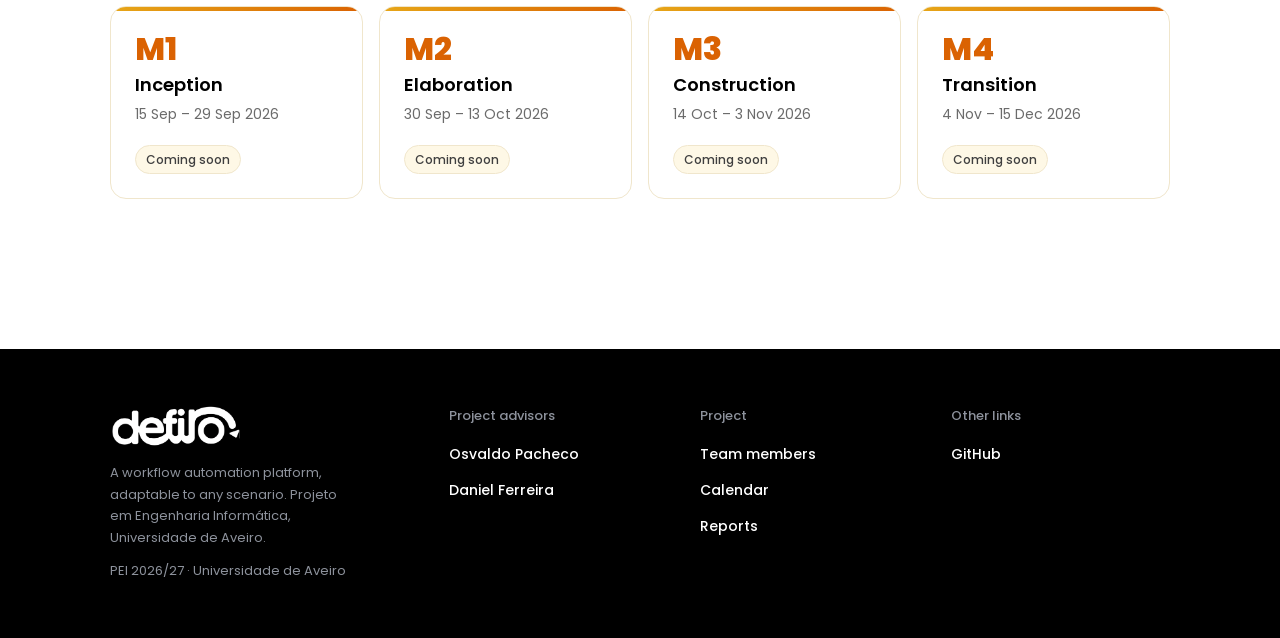
==== commit 6b130ae8: "Segunda versão do Website c/ identidade visual" ====
--- a/index.html
+++ b/index.html
@@ -9,7 +9,7 @@
   <link rel="icon" href="assets/favicon.png" type="image/png">
   <link rel="preconnect" href="https://fonts.googleapis.com">
   <link rel="preconnect" href="https://fonts.gstatic.com" crossorigin>
-  <link href="https://fonts.googleapis.com/css2?family=Sora:wght@400;500;600;700&display=swap" rel="stylesheet">
+  <link href="https://fonts.googleapis.com/css2?family=Poppins:wght@400;600;800&display=swap" rel="stylesheet">
   <link rel="stylesheet" href="assets/style.css">
   <script>try{var t=localStorage.getItem("defiro-theme");if(t)document.documentElement.dataset.theme=t}catch(e){}</script>
 </head>
@@ -21,7 +21,6 @@
   <section class="hero">
     <div class="hero-glow" aria-hidden="true"></div>
     <div class="wrap">
-      <span class="pill">PEI 2026/27 · Universidade de Aveiro</span>
       <h1>Your workflows, <span class="hl">without writing code.</span></h1>
       <p class="lede">A workflow automation platform, adaptable to any scenario.</p>
     </div>
--- a/assets/style.css
+++ b/assets/style.css
@@ -1,9 +1,9 @@
 ﻿:root {
   --bg: #ffffff;
   --soft: #fef8e6;           /* #E7A718 tint for alternate sections */
-  --ink: #1a1206;
-  --ink-2: #57503f;
-  --ink-3: #857c69;
+  --ink: #000000;
+  --ink-2: #3f3f3f;
+  --ink-3: #6b6b6b;
   --line: #f0e6cc;
   --yellow: #E7A718;
   --orange: #DA6202;
@@ -12,26 +12,26 @@
   --accent-soft: #fbefe3;
   --hl-bg: #f6dc98;          /* #E7A718 highlighter behind headings */
   --grad: linear-gradient(135deg, var(--yellow) 0%, var(--orange) 100%);
-  --on-grad: #1a1206;
+  --on-grad: #000000;
   --ph-bg: #fff6d6; --ph-ink: #7a5a00; --ph-line: #d9b64a;
-  --footer: #1a1206;
-  --font: "Sora", system-ui, -apple-system, "Segoe UI", sans-serif;
+  --footer: #000000;
+  --font: "Poppins", system-ui, -apple-system, "Segoe UI", sans-serif;
   --maxw: 1140px;
   --gutter: clamp(16px, 4vw, 40px);
   color-scheme: light;
 }
 @media (prefers-color-scheme: dark) {
   :root:not([data-theme="light"]) {
-    --bg: #14110b; --soft: #1c1810; --ink: #f6f1e7; --ink-2: #c9c0ad; --ink-3: #9a917e; --line: #2e281c;
+    --bg: #000000; --soft: #0f0f0f; --ink: #ffffff; --ink-2: #cfcfcf; --ink-3: #9a9a9a; --line: #262626;
     --accent-ink: #f5a04f; --accent-soft: #2b1c10; --hl-bg: rgb(231 167 24 / .28);
-    --ph-bg: #2e2710; --ph-ink: #f0d27a; --ph-line: #8a7328; --footer: #0b0906;
+    --ph-bg: #2e2710; --ph-ink: #f0d27a; --ph-line: #8a7328; --footer: #000000;
     color-scheme: dark;
   }
 }
 :root[data-theme="dark"] {
-  --bg: #14110b; --soft: #1c1810; --ink: #f6f1e7; --ink-2: #c9c0ad; --ink-3: #9a917e; --line: #2e281c;
+  --bg: #000000; --soft: #0f0f0f; --ink: #ffffff; --ink-2: #cfcfcf; --ink-3: #9a9a9a; --line: #262626;
   --accent-ink: #f5a04f; --accent-soft: #2b1c10; --hl-bg: rgb(231 167 24 / .28);
-  --ph-bg: #2e2710; --ph-ink: #f0d27a; --ph-line: #8a7328; --footer: #0b0906;
+  --ph-bg: #2e2710; --ph-ink: #f0d27a; --ph-line: #8a7328; --footer: #000000;
   color-scheme: dark;
 }
 
@@ -61,7 +61,7 @@
 /* ---------- Header ---------- */
 .site-header { position: sticky; top: 0; z-index: 50; background: color-mix(in srgb, var(--bg) 92%, transparent); backdrop-filter: blur(8px); }
 .site-header .wrap { display: flex; align-items: center; height: 76px; gap: 12px; }
-.brand { display: flex; align-items: center; gap: 10px; font-weight: 700; font-size: 20px; text-decoration: none; letter-spacing: -0.02em; }
+.brand { display: flex; align-items: center; gap: 10px; font-weight: 800; font-size: 20px; text-decoration: none; letter-spacing: -0.02em; }
 .brand img { width: auto; height: 34px; }
 .nav { display: flex; align-items: center; gap: 4px; margin: 0 auto; }
 .nav > a, .dd > button {
@@ -101,21 +101,18 @@
 
 /* ---------- Page titles ---------- */
 .page-title { text-align: center; padding: clamp(48px, 8vw, 88px) 0 clamp(32px, 5vw, 56px); }
-.page-title h1 { font-size: clamp(38px, 6vw, 60px); font-weight: 700; }
+.page-title h1 { font-size: clamp(38px, 6vw, 60px); font-weight: 800; }
 .page-title p { color: var(--ink-2); font-size: 18px; max-width: 620px; margin: 18px auto 0; }
-.section-title { text-align: center; font-size: clamp(32px, 4.5vw, 46px); font-weight: 700; margin-bottom: 48px; }
+.section-title { text-align: center; font-size: clamp(32px, 4.5vw, 46px); font-weight: 800; margin-bottom: 48px; }
 
 /* ---------- Home ---------- */
 .hero { position: relative; overflow: hidden; }
 .hero .wrap { position: relative; display: flex; flex-direction: column; align-items: center; justify-content: center; text-align: center;
   min-height: calc(100vh - 76px); padding-top: 48px; padding-bottom: 72px; }
-.hero-glow { position: absolute; inset: 0; pointer-events: none;
-  background:
-    radial-gradient(40% 50% at 18% 30%, rgb(231 167 24 / .30), transparent 70%),
-    radial-gradient(38% 48% at 85% 70%, rgb(218 98 2 / .22), transparent 70%); }
+.hero-glow { display: none; }
 .pill { display: inline-block; padding: 8px 16px; border-radius: 999px; font-size: 13px; font-weight: 500; color: var(--accent-ink);
   background: var(--bg); border: 1px solid color-mix(in srgb, var(--orange) 35%, transparent); margin-bottom: 28px; }
-.hero h1 { font-size: clamp(44px, 7.5vw, 92px); font-weight: 700; max-width: 17ch; line-height: 1.05; }
+.hero h1 { font-size: clamp(44px, 7.5vw, 92px); font-weight: 800; max-width: 17ch; line-height: 1.05; }
 .hero .lede { font-size: clamp(18px, 2vw, 22px); color: var(--ink-2); margin-top: 28px; max-width: 44ch; }
 .hero-actions { display: flex; flex-wrap: wrap; justify-content: center; gap: 12px; margin-top: 40px; }
 @media (max-width: 700px) { .hero .wrap { min-height: 0; padding-top: 56px; } }
@@ -133,7 +130,7 @@
 .steps { list-style: none; margin: 0; padding: 0; display: grid; grid-template-columns: repeat(3, 1fr); gap: 20px; }
 @media (max-width: 800px) { .steps { grid-template-columns: 1fr; } }
 .step { text-align: center; padding: 8px 12px; }
-.step-n { display: inline-grid; place-items: center; width: 56px; height: 56px; border-radius: 50%; background: var(--grad); color: var(--on-grad); font-weight: 700; font-size: 20px; margin-bottom: 18px; }
+.step-n { display: inline-grid; place-items: center; width: 56px; height: 56px; border-radius: 50%; background: var(--grad); color: var(--on-grad); font-weight: 800; font-size: 20px; margin-bottom: 18px; }
 .step h3 { font-size: 20px; margin-bottom: 8px; }
 .step p { color: var(--ink-2); max-width: 30ch; margin: 0 auto; }
 
@@ -144,7 +141,7 @@
   background: var(--bg); border: 1px solid var(--line); overflow: hidden; transition: border-color .15s, box-shadow .15s; }
 .ms-card::before { content: ""; position: absolute; left: 0; right: 0; top: 0; height: 4px; background: var(--grad); }
 .ms-card:hover { border-color: var(--orange); box-shadow: 0 14px 30px -18px rgb(218 98 2 / .5); }
-.ms-num { font-size: 32px; font-weight: 700; color: var(--orange); line-height: 1.1; }
+.ms-num { font-size: 32px; font-weight: 800; color: var(--orange); line-height: 1.1; }
 .ms-name { font-size: 18px; font-weight: 600; }
 .ms-dates { font-size: 14px; color: var(--ink-3); }
 .ms-status { margin-top: 14px; align-self: flex-start; font-size: 12px; font-weight: 500; padding: 4px 10px; border-radius: 999px; background: var(--soft); color: var(--ink-2); border: 1px solid var(--line); }
@@ -180,19 +177,13 @@
 .embed iframe { width: 100%; height: 100%; border: 0; }
 .embed-empty { height: 100%; display: grid; place-items: center; align-content: center; gap: 14px; text-align: center; padding: 20px;
   color: var(--ink); font-size: clamp(16px, 2.2vw, 22px); font-weight: 600;
-  background: radial-gradient(60% 80% at 20% 20%, rgb(231 167 24 / .25), transparent 70%), radial-gradient(60% 80% at 85% 85%, rgb(218 98 2 / .2), transparent 70%), var(--soft); }
-@media (prefers-color-scheme: dark) {
-  :root:not([data-theme="light"]) .hero-glow { display: none; }
-  :root:not([data-theme="light"]) .embed-empty { background: var(--soft); }
-}
-:root[data-theme="dark"] .hero-glow { display: none; }
-:root[data-theme="dark"] .embed-empty { background: var(--soft); }
+  background: var(--soft); }
 .embed-empty .icon { width: 44px; height: 44px; color: var(--accent-ink); }
 .ms-links[hidden] { display: none; }
 .ms-links { display: flex; flex-wrap: wrap; justify-content: center; gap: 12px; margin-top: 24px; }
 .btn[aria-disabled="true"] { opacity: .5; pointer-events: none; }
 .prose { max-width: 760px; margin: 64px auto 0; }
-.prose h2 { font-size: 26px; font-weight: 700; margin: 48px 0 14px; }
+.prose h2 { font-size: 26px; font-weight: 800; margin: 48px 0 14px; }
 .prose h2:first-child { margin-top: 0; }
 .prose p, .prose li { color: var(--ink-2); }
 .prose p + p { margin-top: 12px; }
@@ -215,7 +206,7 @@
 .doc a.open { display: inline-flex; align-items: center; gap: 6px; min-height: 44px; font-size: 14px; font-weight: 500; color: var(--accent-ink); }
 .pending { font-size: 13px; color: var(--ink-3); }
 @media (max-width: 560px) { .doc { grid-template-columns: 48px 1fr; } .doc > :last-child { grid-column: 2; } }
-.sub-title { max-width: 820px; margin: 0 auto 16px; font-size: 22px; font-weight: 700; }
+.sub-title { max-width: 820px; margin: 0 auto 16px; font-size: 22px; font-weight: 800; }
 .sub-title + .doc-list { margin-bottom: 64px; }
 
 /* ---------- Team ---------- */
@@ -224,7 +215,7 @@
 @media (max-width: 640px) { .team { grid-template-columns: repeat(2, 1fr); } }
 @media (max-width: 400px) { .team { grid-template-columns: 1fr; } }
 .member { text-align: center; }
-.avatar { width: 96px; height: 96px; margin: 0 auto 16px; border-radius: 50%; display: grid; place-items: center; background: var(--grad); color: var(--on-grad); font-weight: 700; font-size: 26px; }
+.avatar { width: 96px; height: 96px; margin: 0 auto 16px; border-radius: 50%; display: grid; place-items: center; background: var(--grad); color: var(--on-grad); font-weight: 800; font-size: 26px; }
 .member h3 { font-size: 18px; font-weight: 600; }
 .member .links { display: flex; justify-content: center; gap: 2px; margin-top: 6px; }
 .member .links .icon-btn { width: 40px; height: 40px; color: var(--ink-2); }
@@ -233,8 +224,8 @@
 footer { background: var(--footer); color: #c9ccd3; margin-top: 40px; }
 footer .wrap { display: grid; grid-template-columns: 1.4fr repeat(3, 1fr); gap: 32px; padding-top: 56px; padding-bottom: 56px; }
 @media (max-width: 800px) { footer .wrap { grid-template-columns: 1fr 1fr; } }
-footer .f-brand { display: flex; align-items: center; gap: 10px; color: #fff; font-weight: 700; font-size: 22px; }
-footer .f-brand img { width: auto; height: 40px; }
+footer .f-brand { display: flex; align-items: center; gap: 10px; color: #fff; font-weight: 800; font-size: 22px; }
+footer .f-brand img { width: auto; height: 45px; }
 footer .f-note { font-size: 13px; color: #8d929c; margin-top: 12px; max-width: 30ch; }
 footer h4 { margin: 0 0 12px; font-size: 13px; font-weight: 500; color: #8d929c; }
 footer ul { list-style: none; padding: 0; margin: 0; display: grid; gap: 4px; }
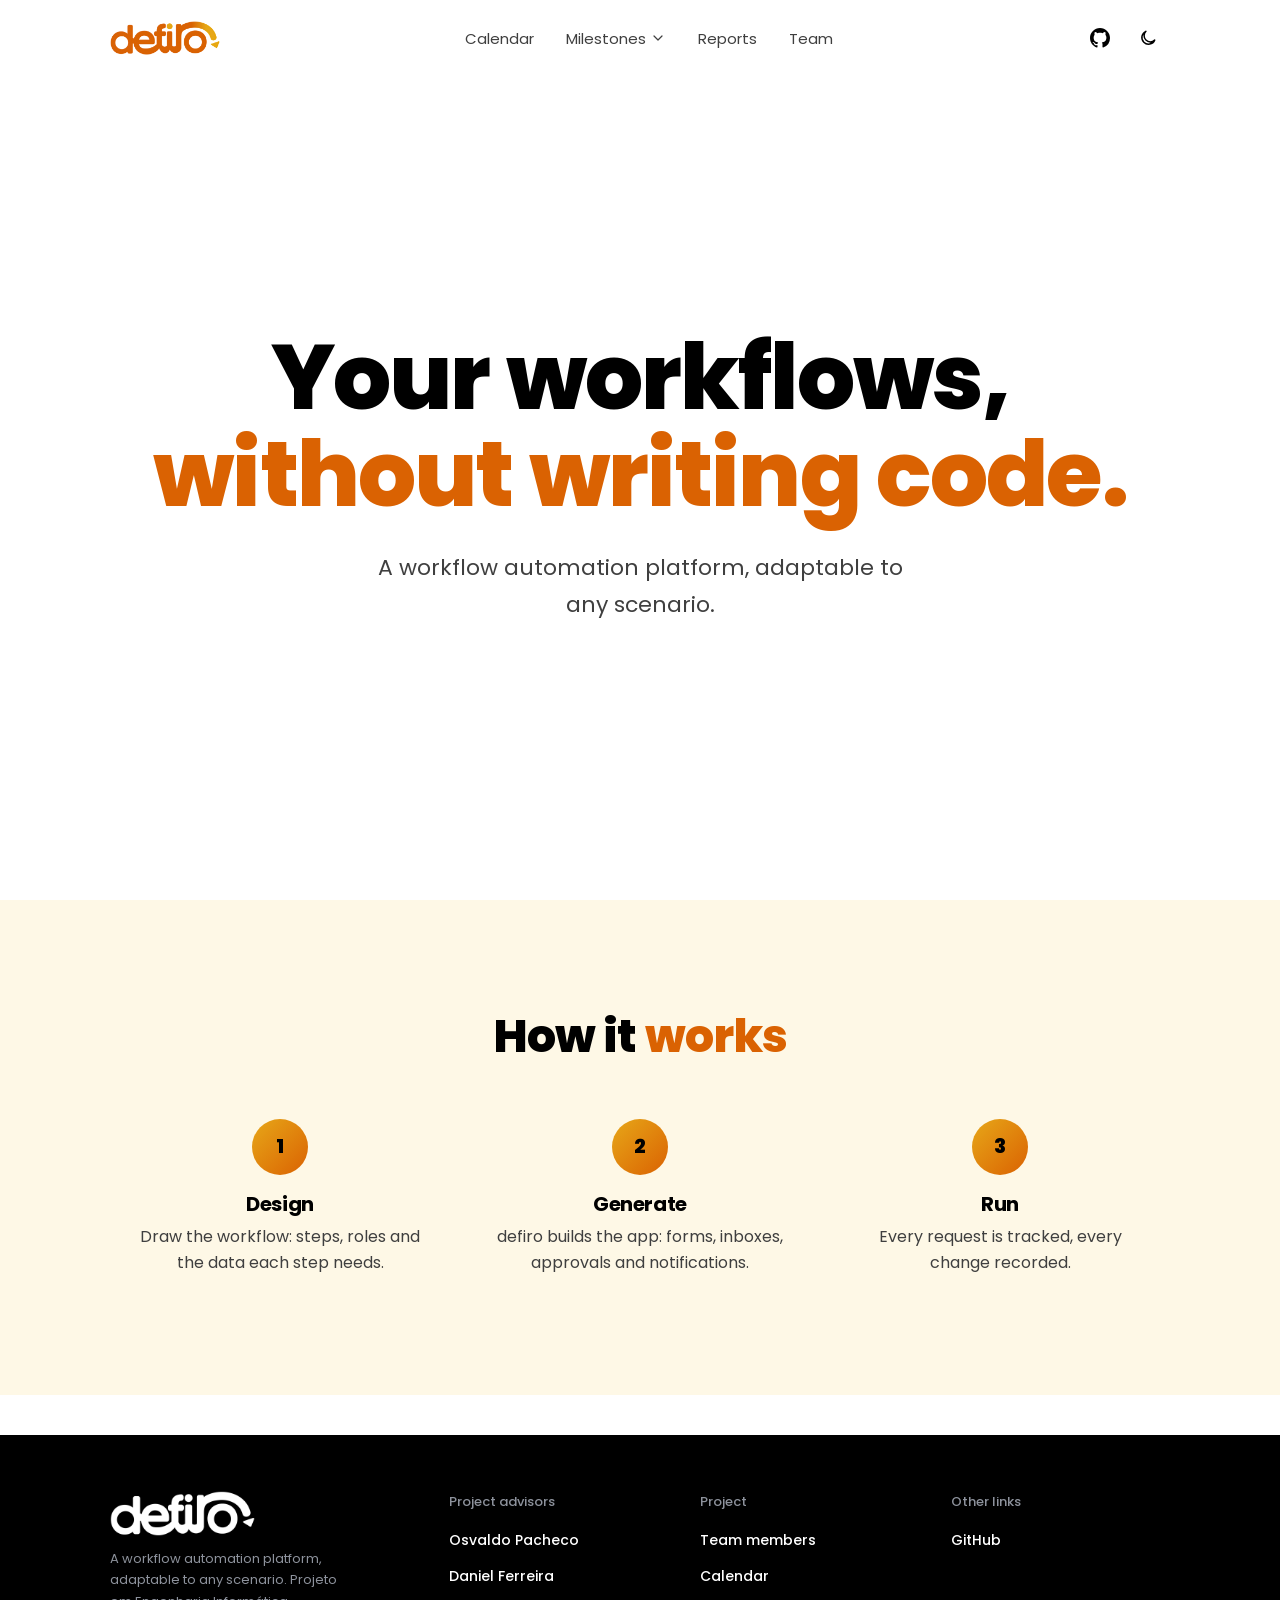
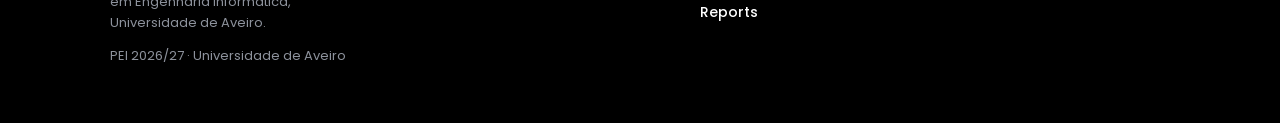
==== commit 47450826: "Website version 3" ====
--- a/index.html
+++ b/index.html
@@ -37,12 +37,6 @@
     </div>
   </section>
 
-  <section class="block">
-    <div class="wrap">
-      <h2 class="section-title">Our <span class="hl">Milestones</span></h2>
-      <div class="ms-strip" id="msStrip"></div>
-    </div>
-  </section>
 </main>
 
 <div id="site-footer"></div>
--- a/assets/style.css
+++ b/assets/style.css
@@ -45,7 +45,7 @@
 p { margin: 0; }
 .wrap { max-width: var(--maxw); margin: 0 auto; padding: 0 var(--gutter); }
 .icon { width: 20px; height: 20px; flex: none; }
-.hl { color: var(--orange); background: linear-gradient(transparent 64%, var(--hl-bg) 64%); -webkit-box-decoration-break: clone; box-decoration-break: clone; padding: 0 .06em; }
+.hl { color: var(--orange); }
 .visually-hidden { position: absolute; width: 1px; height: 1px; overflow: hidden; clip: rect(0 0 0 0); white-space: nowrap; }
 .skip { position: absolute; left: -9999px; top: 8px; background: var(--ink); color: var(--bg); padding: 8px 14px; border-radius: 8px; z-index: 100; }
 .skip:focus { left: 8px; }
@@ -133,19 +133,6 @@
 .step-n { display: inline-grid; place-items: center; width: 56px; height: 56px; border-radius: 50%; background: var(--grad); color: var(--on-grad); font-weight: 800; font-size: 20px; margin-bottom: 18px; }
 .step h3 { font-size: 20px; margin-bottom: 8px; }
 .step p { color: var(--ink-2); max-width: 30ch; margin: 0 auto; }
-
-.ms-strip { display: grid; grid-template-columns: repeat(4, 1fr); gap: 16px; }
-@media (max-width: 900px) { .ms-strip { grid-template-columns: repeat(2, 1fr); } }
-@media (max-width: 480px) { .ms-strip { grid-template-columns: 1fr; } }
-.ms-card { position: relative; display: flex; flex-direction: column; gap: 4px; padding: 24px; border-radius: 16px; text-decoration: none;
-  background: var(--bg); border: 1px solid var(--line); overflow: hidden; transition: border-color .15s, box-shadow .15s; }
-.ms-card::before { content: ""; position: absolute; left: 0; right: 0; top: 0; height: 4px; background: var(--grad); }
-.ms-card:hover { border-color: var(--orange); box-shadow: 0 14px 30px -18px rgb(218 98 2 / .5); }
-.ms-num { font-size: 32px; font-weight: 800; color: var(--orange); line-height: 1.1; }
-.ms-name { font-size: 18px; font-weight: 600; }
-.ms-dates { font-size: 14px; color: var(--ink-3); }
-.ms-status { margin-top: 14px; align-self: flex-start; font-size: 12px; font-weight: 500; padding: 4px 10px; border-radius: 999px; background: var(--soft); color: var(--ink-2); border: 1px solid var(--line); }
-.ms-status.done { background: var(--grad); color: var(--on-grad); border-color: transparent; }
 
 /* ---------- Calendar ---------- */
 .cal { width: 100%; border-collapse: collapse; }
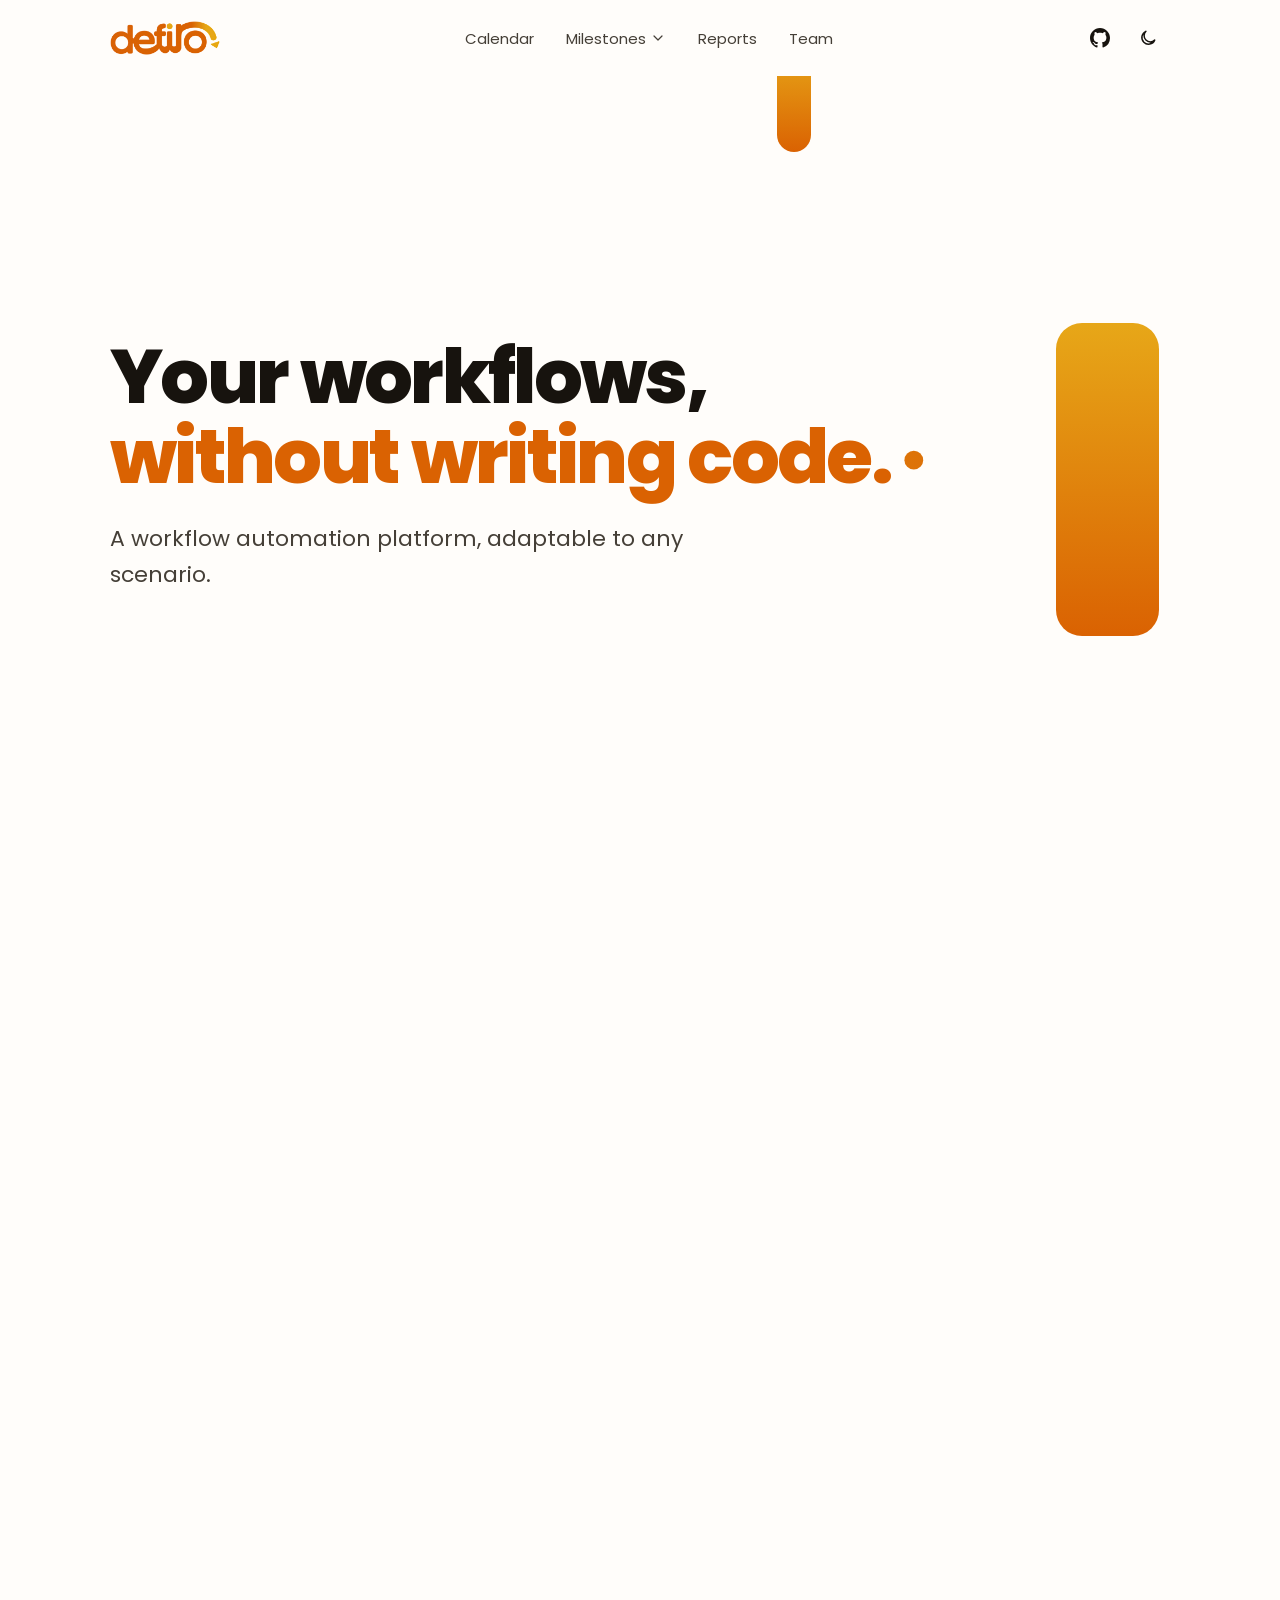
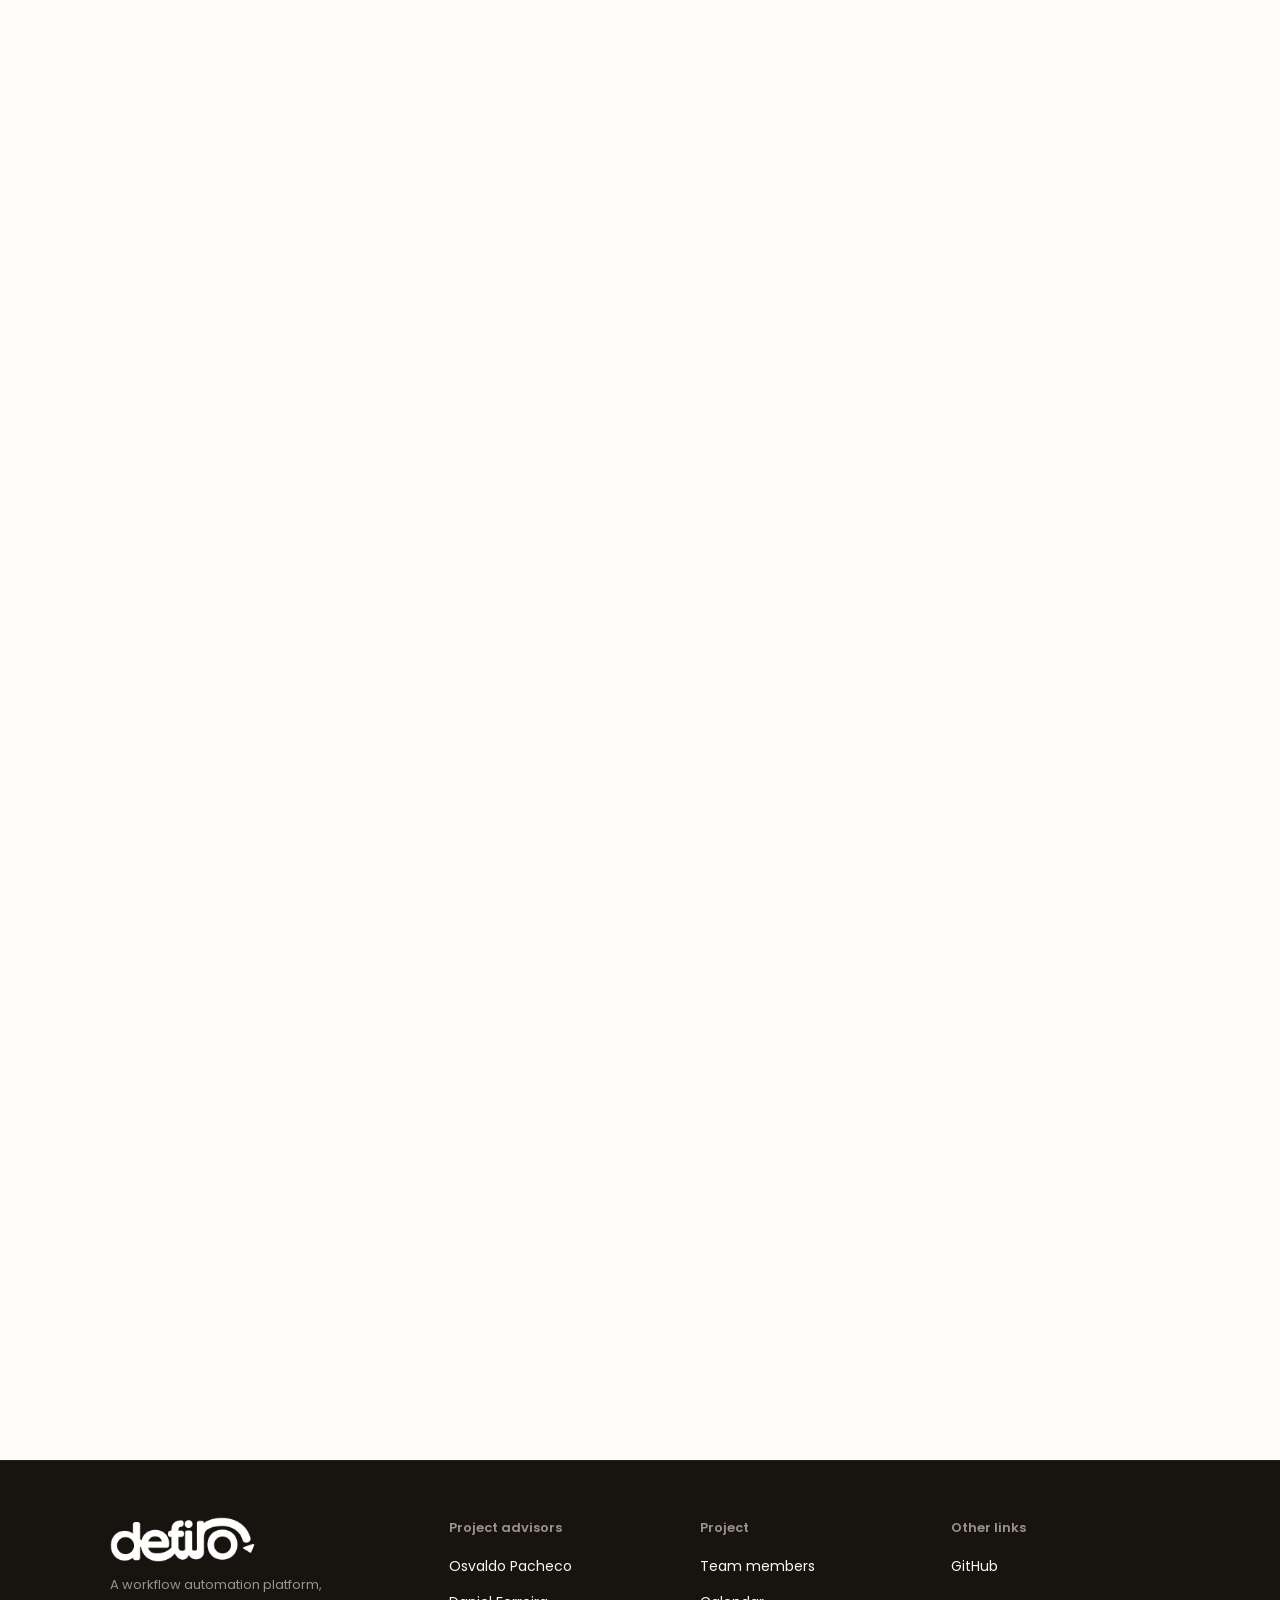
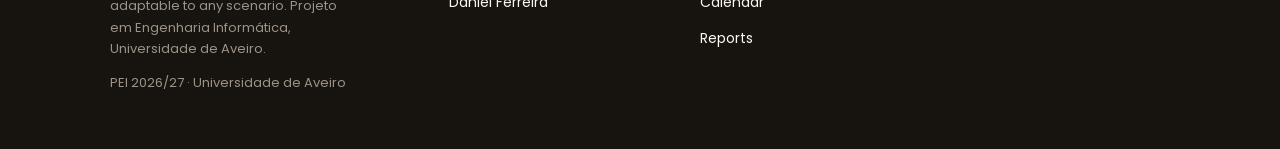
==== commit 4d22b105: "Change: UI overhaul with scroll animations on home, calendar and team - Visual redesign of all pages" ====
--- a/index.html
+++ b/index.html
@@ -12,35 +12,48 @@
   <link href="https://fonts.googleapis.com/css2?family=Poppins:wght@400;600;800&display=swap" rel="stylesheet">
   <link rel="stylesheet" href="assets/style.css">
   <script>try{var t=localStorage.getItem("defiro-theme");if(t)document.documentElement.dataset.theme=t}catch(e){}</script>
+  <script>var c=document.documentElement.classList;c.add("scene-js");if(!matchMedia("(prefers-reduced-motion: reduce)").matches)c.add("scene-on")</script>
 </head>
 <body data-page="home">
 <a class="skip" href="#main">Skip to content</a>
 <div id="site-header"></div>
 
 <main id="main">
-  <section class="hero">
-    <div class="hero-glow" aria-hidden="true"></div>
-    <div class="wrap">
-      <h1>Your workflows, <span class="hl">without writing code.</span></h1>
-      <p class="lede">A workflow automation platform, adaptable to any scenario.</p>
+  <div class="scene" id="scene">
+    <div class="scene-pin">
+      <div class="scene-canvas">
+        <div class="scene-shapes" aria-hidden="true"><span></span><span></span><span></span><span></span></div>
+
+        <section class="hero">
+          <div class="hero-glow" aria-hidden="true"></div>
+          <div class="wrap">
+            <h1>Your workflows, <span class="hl">without writing code.</span></h1>
+            <p class="lede">A workflow automation platform, adaptable to any scenario.</p>
+          </div>
+        </section>
+
+        <section class="block soft" id="how">
+          <div class="wrap">
+            <h2 class="section-title">How it <span class="hl">works</span></h2>
+            <ol class="steps">
+              <li class="step"><span class="step-ghost" aria-hidden="true">1</span><span class="step-n">1</span><h3>Design</h3><p>Draw the workflow: steps, roles and the data each step needs.</p></li>
+              <li class="step"><span class="step-ghost" aria-hidden="true">2</span><span class="step-n">2</span><h3>Generate</h3><p>defiro builds the app: forms, inboxes, approvals and notifications.</p></li>
+              <li class="step"><span class="step-ghost" aria-hidden="true">3</span><span class="step-n">3</span><h3>Run</h3><p>Every request is tracked, every change recorded.</p></li>
+            </ol>
+          </div>
+        </section>
+      </div>
     </div>
-  </section>
-
-  <section class="block soft" id="how">
-    <div class="wrap">
-      <h2 class="section-title">How it <span class="hl">works</span></h2>
-      <ol class="steps">
-        <li class="step"><span class="step-n">1</span><h3>Design</h3><p>Draw the workflow: steps, roles and the data each step needs.</p></li>
-        <li class="step"><span class="step-n">2</span><h3>Generate</h3><p>defiro builds the app: forms, inboxes, approvals and notifications.</p></li>
-        <li class="step"><span class="step-n">3</span><h3>Run</h3><p>Every request is tracked, every change recorded.</p></li>
-      </ol>
-    </div>
-  </section>
-
+  </div>
 </main>
 
 <div id="site-footer"></div>
 <script src="assets/data.js"></script>
 <script src="assets/site.js"></script>
+<script src="assets/vendor/gsap.min.js"></script>
+<script src="assets/vendor/ScrollTrigger.min.js"></script>
+<script src="assets/line.js"></script>
+<script src="assets/home.js"></script>
+<script>window.DEFIRO_SCENE||document.documentElement.classList.remove("scene-js","scene-on")</script>
 </body>
 </html>
--- a/assets/style.css
+++ b/assets/style.css
@@ -1,10 +1,11 @@
 ﻿:root {
-  --bg: #ffffff;
-  --soft: #fef8e6;           /* #E7A718 tint for alternate sections */
-  --ink: #000000;
-  --ink-2: #3f3f3f;
-  --ink-3: #6b6b6b;
+  --bg: #fffdfa;
+  --soft: #fcf3dc;           /* #E7A718 tint for alternate sections and surfaces */
+  --ink: #17130e;
+  --ink-2: #453f37;
+  --ink-3: #6e675d;
   --line: #f0e6cc;
+  --line-strong: #e2d3ad;
   --yellow: #E7A718;
   --orange: #DA6202;
   --accent: #DA6202;         /* fills, decoration, large headings (3.7:1) */
@@ -12,209 +13,415 @@
   --accent-soft: #fbefe3;
   --hl-bg: #f6dc98;          /* #E7A718 highlighter behind headings */
   --grad: linear-gradient(135deg, var(--yellow) 0%, var(--orange) 100%);
-  --on-grad: #000000;
+  --on-grad: #17130e;
   --ph-bg: #fff6d6; --ph-ink: #7a5a00; --ph-line: #d9b64a;
-  --footer: #000000;
+  --footer: #17130e; --footer-ink: #d2cbbf; --footer-dim: #9b9387;
+  --shadow: 166 75 0;        /* shadows are tinted with the brand orange, never pure black */
+  /* Corner radii: small controls, boxes, and pills for buttons and tabs. */
+  --r-sm: 8px; --r-md: 12px; --r-pill: 999px;
   --font: "Poppins", system-ui, -apple-system, "Segoe UI", sans-serif;
   --maxw: 1140px;
   --gutter: clamp(16px, 4vw, 40px);
+  --header-h: 76px;
   color-scheme: light;
 }
 @media (prefers-color-scheme: dark) {
   :root:not([data-theme="light"]) {
-    --bg: #000000; --soft: #0f0f0f; --ink: #ffffff; --ink-2: #cfcfcf; --ink-3: #9a9a9a; --line: #262626;
+    --bg: #13100c; --soft: #1b1711; --ink: #f7f2e9; --ink-2: #d0c9bd; --ink-3: #9d9588; --line: #2b261e; --line-strong: #3d362b;
     --accent-ink: #f5a04f; --accent-soft: #2b1c10; --hl-bg: rgb(231 167 24 / .28);
-    --ph-bg: #2e2710; --ph-ink: #f0d27a; --ph-line: #8a7328; --footer: #000000;
+    --ph-bg: #2e2710; --ph-ink: #f0d27a; --ph-line: #8a7328; --footer: #0c0a07; --shadow: 0 0 0;
     color-scheme: dark;
   }
 }
 :root[data-theme="dark"] {
-  --bg: #000000; --soft: #0f0f0f; --ink: #ffffff; --ink-2: #cfcfcf; --ink-3: #9a9a9a; --line: #262626;
+  --bg: #13100c; --soft: #1b1711; --ink: #f7f2e9; --ink-2: #d0c9bd; --ink-3: #9d9588; --line: #2b261e; --line-strong: #3d362b;
   --accent-ink: #f5a04f; --accent-soft: #2b1c10; --hl-bg: rgb(231 167 24 / .28);
-  --ph-bg: #2e2710; --ph-ink: #f0d27a; --ph-line: #8a7328; --footer: #000000;
+  --ph-bg: #2e2710; --ph-ink: #f0d27a; --ph-line: #8a7328; --footer: #0c0a07; --shadow: 0 0 0;
   color-scheme: dark;
 }
 
 *, *::before, *::after { box-sizing: border-box; }
-html { scroll-padding-top: 90px; }
-body { margin: 0; background: var(--bg); color: var(--ink); font: 16px/1.65 var(--font); -webkit-font-smoothing: antialiased; }
+html { scroll-padding-top: 90px; -webkit-tap-highlight-color: rgb(218 98 2 / .15); }
+body { margin: 0; background: var(--bg); color: var(--ink); font: 16px/1.65 var(--font); -webkit-font-smoothing: antialiased;
+  display: flex; flex-direction: column; min-height: 100vh; min-height: 100dvh; }
+/* Main grows to fill short pages so the footer always sits at the bottom of the viewport. */
+main { flex: 1 0 auto; }
 img, svg { max-width: 100%; display: block; }
 a { color: inherit; }
-:focus-visible { outline: 2px solid var(--accent); outline-offset: 3px; border-radius: 6px; }
+a, button { touch-action: manipulation; }
+:focus-visible { outline: 2px solid var(--accent); outline-offset: 3px; }
 h1, h2, h3 { margin: 0; line-height: 1.15; letter-spacing: -0.02em; text-wrap: balance; }
-p { margin: 0; }
+p { margin: 0; text-wrap: pretty; }
 .wrap { max-width: var(--maxw); margin: 0 auto; padding: 0 var(--gutter); }
 .icon { width: 20px; height: 20px; flex: none; }
 .hl { color: var(--orange); }
 .visually-hidden { position: absolute; width: 1px; height: 1px; overflow: hidden; clip: rect(0 0 0 0); white-space: nowrap; }
-.skip { position: absolute; left: -9999px; top: 8px; background: var(--ink); color: var(--bg); padding: 8px 14px; border-radius: 8px; z-index: 100; }
+.skip { position: absolute; left: -9999px; top: 8px; background: var(--ink); color: var(--bg); padding: 8px 14px; border-radius: var(--r-sm); z-index: 100; }
 .skip:focus { left: 8px; }
 @media (prefers-reduced-motion: reduce) { *, *::before, *::after { transition: none !important; animation: none !important; } }
 
 /* Placeholders: [[text]] in data.js, .ph in HTML */
 .ph {
-  padding: 1px 6px; border-radius: 4px; font-size: .88em; font-weight: 500;
+  padding: 1px 6px; border-radius: var(--r-sm); font-size: .88em; font-weight: 600;
   background: var(--ph-bg); color: var(--ph-ink); border: 1px dashed var(--ph-line);
   -webkit-box-decoration-break: clone; box-decoration-break: clone;
 }
 
 /* ---------- Header ---------- */
 .site-header { position: sticky; top: 0; z-index: 50; background: color-mix(in srgb, var(--bg) 92%, transparent); backdrop-filter: blur(8px); }
-.site-header .wrap { display: flex; align-items: center; height: 76px; gap: 12px; }
+.site-header .wrap { display: flex; align-items: center; height: var(--header-h); gap: 12px; }
 .brand { display: flex; align-items: center; gap: 10px; font-weight: 800; font-size: 20px; text-decoration: none; letter-spacing: -0.02em; }
 .brand img { width: auto; height: 34px; }
 .nav { display: flex; align-items: center; gap: 4px; margin: 0 auto; }
 .nav > a, .dd > button {
-  display: inline-flex; align-items: center; gap: 4px; min-height: 44px; padding: 8px 14px; border-radius: 8px;
+  display: inline-flex; align-items: center; gap: 4px; min-height: 44px; padding: 8px 14px; border-radius: var(--r-sm);
   font: 400 15px var(--font); color: var(--ink-2); text-decoration: none; background: none; border: 0; cursor: pointer;
-}
-.nav > a:hover, .dd > button:hover { color: var(--ink); }
+  transition: color .15s, background-color .15s;
+}
+.nav > a:hover, .dd > button:hover { color: var(--ink); background: var(--soft); }
 .nav a[aria-current="page"], .dd.active > button { color: var(--accent-ink); }
 .dd { position: relative; }
 .dd > button .icon { width: 16px; height: 16px; transition: transform .15s; }
 .dd.open > button .icon { transform: rotate(180deg); }
 .dd-menu {
-  position: absolute; top: 100%; left: 0; min-width: 210px; padding: 6px; margin-top: 4px; display: none;
-  background: var(--bg); border: 1px solid var(--line); border-radius: 12px; box-shadow: 0 10px 30px rgb(0 0 0 / .08);
-}
-.dd.open .dd-menu { display: grid; }
-.dd-menu a { padding: 10px 12px; border-radius: 8px; text-decoration: none; font-size: 15px; color: var(--ink-2); min-height: 44px; display: flex; align-items: center; }
+  position: absolute; top: 100%; left: 0; min-width: 210px; padding: 6px; margin-top: 4px; display: grid;
+  background: var(--bg); border: 1px solid var(--line); border-radius: var(--r-md); box-shadow: 0 12px 32px -12px rgb(var(--shadow) / .28);
+  opacity: 0; visibility: hidden; transform: translateY(-4px); transition: opacity .15s, transform .15s, visibility .15s;
+}
+.dd.open .dd-menu { opacity: 1; visibility: visible; transform: none; }
+.dd-menu a { padding: 10px 12px; border-radius: var(--r-sm); text-decoration: none; font-size: 15px; color: var(--ink-2); min-height: 44px; display: flex; align-items: center; transition: color .15s, background-color .15s; }
 .dd-menu a:hover { background: var(--soft); color: var(--ink); }
 .tools { display: flex; align-items: center; gap: 4px; }
 .icon-btn {
-  display: inline-grid; place-items: center; width: 44px; height: 44px; border-radius: 10px;
+  display: inline-grid; place-items: center; width: 44px; height: 44px; border-radius: var(--r-sm);
   color: var(--ink); background: none; border: 0; cursor: pointer; text-decoration: none;
+  transition: background-color .15s, color .15s, transform .1s;
 }
 .icon-btn:hover { background: var(--soft); }
+.icon-btn:active { transform: scale(.94); }
 .menu-btn { display: none; }
 @media (max-width: 900px) {
   .menu-btn { display: inline-grid; }
   .tools { margin-left: auto; }
   .nav {
-    display: none; position: absolute; top: 76px; left: 0; right: 0; margin: 0; flex-direction: column; align-items: stretch;
+    display: none; position: absolute; top: var(--header-h); left: 0; right: 0; margin: 0; flex-direction: column; align-items: stretch;
     background: var(--bg); border-bottom: 1px solid var(--line); padding: 8px var(--gutter) 16px;
   }
   .nav.open { display: flex; }
-  .dd-menu { position: static; display: grid; border: 0; box-shadow: none; padding: 0 0 0 14px; margin: 0; }
+  .dd-menu { position: static; border: 0; box-shadow: none; padding: 0 0 0 14px; margin: 0; opacity: 1; visibility: visible; transform: none; transition: none; }
   .dd > button .icon { display: none; }
 }
 
+/* ---------- Background flow rail ---------- */
+/* A column of down arrows in the left margin. As the page scrolls it lights up in the brand gradient and
+   the arrows slide down slowly (parallax), using a CSS scroll timeline (no scroll listeners). Where that
+   is unsupported, or motion is reduced, it stays as faint static arrows. Hidden when the margin is too
+   narrow to hold it. */
+.flow-rail { display: none; }
+@media (min-width: 1320px) {
+  .flow-rail {
+    display: block; position: fixed; z-index: 1; pointer-events: none; overflow: hidden;
+    top: calc(var(--header-h) + 28px); bottom: 28px; left: calc(50vw - var(--maxw) / 2 - 64px); width: 24px;
+    --chev: url("data:image/svg+xml,%3Csvg xmlns='http://www.w3.org/2000/svg' width='24' height='44' viewBox='0 0 24 44'%3E%3Cpath d='M6 18l6 6 6-6' fill='none' stroke='black' stroke-width='2' stroke-linecap='round' stroke-linejoin='round'/%3E%3C/svg%3E");
+    --drift: 880px;   /* how far the arrows can slide; a whole number of 44px tiles */
+  }
+  /* Both arrow layers are taller than the rail by --drift, so they can slide down without running out. */
+  .flow-rail i {
+    position: absolute; inset: calc(-1 * var(--drift)) 0 0 0;
+    -webkit-mask: var(--chev) top center / 24px 44px repeat-y; mask: var(--chev) top center / 24px 44px repeat-y;
+  }
+  .flow-rail > i { background: var(--line-strong); }
+  /* The fill is revealed top-down by sliding a clipping box and counter-sliding its content (transform only). */
+  .flow-rail-fill, .flow-rail-fill > div { position: absolute; inset: 0; overflow: hidden; }
+  .flow-rail-fill { translate: 0 -100%; }
+  .flow-rail-fill > div { translate: 0 100%; }
+  .flow-rail-fill i::before { content: ""; position: absolute; inset: var(--drift) 0 0 0; background: linear-gradient(to bottom, var(--yellow), var(--orange)); }
+  @supports (animation-timeline: scroll()) {
+    .flow-rail-fill, .flow-rail-fill > div { animation: rail-reveal linear both; animation-timeline: scroll(root block); }
+    /* The arrows move at a tenth of the scroll speed. The gradient slides back by the same amount, so it stays put. */
+    .flow-rail i, .flow-rail-fill i::before { animation: rail-drift linear both; animation-timeline: scroll(root block); animation-range: 0px calc(10 * var(--drift)); }
+    .flow-rail-fill i::before { animation-name: rail-undrift; }
+  }
+}
+@keyframes rail-reveal { to { translate: 0 0; } }
+@keyframes rail-drift { to { translate: 0 var(--drift); } }
+@keyframes rail-undrift { to { translate: 0 calc(-1 * var(--drift)); } }
+
 /* ---------- Page titles ---------- */
-.page-title { text-align: center; padding: clamp(48px, 8vw, 88px) 0 clamp(32px, 5vw, 56px); }
-.page-title h1 { font-size: clamp(38px, 6vw, 60px); font-weight: 800; }
-.page-title p { color: var(--ink-2); font-size: 18px; max-width: 620px; margin: 18px auto 0; }
-.section-title { text-align: center; font-size: clamp(32px, 4.5vw, 46px); font-weight: 800; margin-bottom: 48px; }
+.page-title { padding-top: clamp(40px, 6vw, 72px); padding-bottom: clamp(28px, 4vw, 44px); }
+.page-title h1 { font-size: clamp(36px, 5vw, 56px); font-weight: 800; letter-spacing: -0.03em; }
+.page-title p { color: var(--ink-2); font-size: 18px; max-width: 620px; margin-top: 14px; }
+.page-body { padding-bottom: clamp(64px, 9vw, 110px); }
+.section-title { font-size: clamp(30px, 4vw, 42px); font-weight: 800; letter-spacing: -0.03em; margin-bottom: 44px; }
 
 /* ---------- Home ---------- */
 .hero { position: relative; overflow: hidden; }
-.hero .wrap { position: relative; display: flex; flex-direction: column; align-items: center; justify-content: center; text-align: center;
-  min-height: calc(100vh - 76px); padding-top: 48px; padding-bottom: 72px; }
+.hero .wrap { position: relative; display: flex; flex-direction: column; justify-content: center;
+  min-height: clamp(340px, 52dvh, 520px); padding-top: clamp(48px, 8vh, 96px); padding-bottom: clamp(48px, 7vh, 80px); }
 .hero-glow { display: none; }
-.pill { display: inline-block; padding: 8px 16px; border-radius: 999px; font-size: 13px; font-weight: 500; color: var(--accent-ink);
+.pill { display: inline-block; padding: 8px 16px; border-radius: var(--r-pill); font-size: 13px; font-weight: 600; color: var(--accent-ink);
   background: var(--bg); border: 1px solid color-mix(in srgb, var(--orange) 35%, transparent); margin-bottom: 28px; }
-.hero h1 { font-size: clamp(44px, 7.5vw, 92px); font-weight: 800; max-width: 17ch; line-height: 1.05; }
-.hero .lede { font-size: clamp(18px, 2vw, 22px); color: var(--ink-2); margin-top: 28px; max-width: 44ch; }
-.hero-actions { display: flex; flex-wrap: wrap; justify-content: center; gap: 12px; margin-top: 40px; }
-@media (max-width: 700px) { .hero .wrap { min-height: 0; padding-top: 56px; } }
+.hero h1 { font-size: clamp(40px, 6.4vw, 76px); font-weight: 800; line-height: 1.05; letter-spacing: -0.035em; }
+@media (min-width: 900px) { .hero h1 .hl { display: block; } }
+.hero .lede { font-size: clamp(18px, 2vw, 22px); color: var(--ink-2); margin-top: 24px; max-width: 52ch; }
+.hero-actions { display: flex; flex-wrap: wrap; gap: 12px; margin-top: 40px; }
+@media (max-width: 700px) { .hero .wrap { min-height: 0; } }
 .btn {
-  display: inline-flex; align-items: center; gap: 8px; min-height: 48px; padding: 12px 24px; border-radius: 999px;
-  font: 600 15px var(--font); text-decoration: none; border: 1px solid transparent; cursor: pointer; transition: filter .15s, border-color .15s;
-}
+  display: inline-flex; align-items: center; gap: 8px; min-height: 48px; padding: 12px 24px; border-radius: var(--r-pill);
+  font: 600 15px var(--font); text-decoration: none; border: 1px solid transparent; cursor: pointer;
+  transition: filter .15s, border-color .15s, transform .1s;
+}
+.btn:active { transform: translateY(1px); }
 .btn-primary { background: var(--grad); color: var(--on-grad); box-shadow: 0 8px 24px -10px rgb(218 98 2 / .6); }
 .btn-primary:hover { filter: brightness(1.05) saturate(1.1); }
-.btn-ghost { border-color: var(--line); color: var(--ink); background: var(--bg); }
+.btn-ghost { border-color: var(--line-strong); color: var(--ink); background: var(--bg); }
 .btn-ghost:hover { border-color: var(--orange); }
 
-.block { padding: clamp(64px, 9vw, 110px) 0; }
+.block { padding: clamp(56px, 7vw, 96px) 0; }
 .block.soft { background: var(--soft); }
-.steps { list-style: none; margin: 0; padding: 0; display: grid; grid-template-columns: repeat(3, 1fr); gap: 20px; }
-@media (max-width: 800px) { .steps { grid-template-columns: 1fr; } }
-.step { text-align: center; padding: 8px 12px; }
-.step-n { display: inline-grid; place-items: center; width: 56px; height: 56px; border-radius: 50%; background: var(--grad); color: var(--on-grad); font-weight: 800; font-size: 20px; margin-bottom: 18px; }
+
+/* ---------- Home scene ---------- */
+/* The headline and the three steps share one canvas. assets/home.js draws a thick curved line from the
+   headline through the steps and ties it to the scroll with GSAP. Classes set on <html> by index.html:
+   - .scene-js   the curved-line layout (always, unless home.js failed to run);
+   - .scene-on   motion is allowed, so parts start hidden and the scroll reveals them.
+   With .scene-on there are two modes: "pinned" on wide, tall screens (the canvas is two screens tall,
+   sticks under the header and pans like a camera) and "free" everywhere else (normal page flow).
+   Layers inside the canvas: 0 brand bars and giant numbers, 1 the line, 2 text and step circles. */
+[data-page="home"] main, .scene, .scene-pin, .scene-canvas { display: flex; flex-direction: column; }
+.scene, .scene-pin, .scene-canvas, .scene #how { flex: 1 0 auto; }   /* on tall screens the last section reaches the footer */
+.scene { --scene-scroll: 240vh; --wave: clamp(44px, 10vh, 100px); }
+.scene-canvas { position: relative; z-index: 0; overflow: hidden; overflow: clip; }
+.scene h1, .scene .lede, .scene h2, .step h3, .step p { position: relative; z-index: 2; }
+/* The thick line itself (assets/line.js). The calendar and team pages use it too. */
+.flow-line { position: absolute; left: 0; top: 0; z-index: 1; overflow: visible; pointer-events: none; }
+.flow-line path { fill: none; stroke-linecap: round; stroke-linejoin: round; }
+.flow-line polygon { stroke-linejoin: round; }
+.flow-line.is-soft { opacity: .3; }   /* when it runs behind text (calendar) */
+.line-anchor { display: inline-block; width: 0; height: .5em; }   /* marks the end of a title, where a line starts */
+
+/* Brand bars from the M1 slides. They sit in empty areas, never behind text, and drift at their own speeds. */
+.scene-shapes { display: none; position: absolute; inset: 0; z-index: 0; max-width: var(--maxw); margin: 0 auto; pointer-events: none; }
+.scene-js .scene-shapes { display: block; }
+.scene-shapes span { position: absolute; border-radius: 26px; background: linear-gradient(to bottom, var(--yellow), var(--orange)); }
+.scene-shapes span:nth-child(1) { top: clamp(56px, 10vh, 120px); right: calc(var(--gutter) + 1%); width: clamp(64px, 8vw, 116px); height: clamp(170px, 30vh, 300px); }
+.scene-shapes span:nth-child(2) { top: -28px; left: 62%; width: 34px; height: 104px; }
+.scene-shapes span:nth-child(3), .scene-shapes span:nth-child(4) { display: none; }
+@media (max-width: 899px) {
+  .scene-shapes span:nth-child(1) { display: none; }
+  .scene-shapes span:nth-child(2) { top: -30px; left: auto; right: calc(var(--gutter) + 4%); width: 26px; height: 78px; }
+}
+
+/* Steps. If home.js fails they are joined by this plain straight line; normally the curved line replaces it. */
+.steps { position: relative; list-style: none; margin: 0; padding: 0; display: grid; grid-template-columns: repeat(3, 1fr); gap: 32px; }
+.steps::before { content: ""; position: absolute; top: 27px; left: 28px; right: 2px; height: 2px; border-radius: 2px; background: linear-gradient(to right, var(--yellow), var(--orange)); }
+.step:last-child::after { content: ""; position: absolute; top: 22px; right: 0; width: 12px; height: 12px;
+  border: solid var(--orange); border-width: 2px 2px 0 0; border-radius: 1px; transform: rotate(45deg); }
+.scene-js .steps::before, .scene-js .step:last-child::after { display: none; }
+.step-n { position: relative; z-index: 2; display: grid; place-items: center; width: 56px; height: 56px; border-radius: 50%; background: var(--grad); color: var(--on-grad); font-weight: 800; font-size: 20px; margin-bottom: 20px; }
 .step h3 { font-size: 20px; margin-bottom: 8px; }
-.step p { color: var(--ink-2); max-width: 30ch; margin: 0 auto; }
+.step p { color: var(--ink-2); max-width: 30ch; }
+.step-ghost { display: none; }
+
+/* Curved-line layout. The heading moves to the right so the line can come down the left side into step 1. */
+.scene-js .scene h2 { text-align: right; }
+.scene-js .step { position: relative; }
+.scene-js .step-ghost { display: block; position: absolute; z-index: 0; top: .12em; right: 16%; font-size: clamp(120px, 15vw, 210px); font-weight: 800; line-height: 1; letter-spacing: -.04em; opacity: .05; pointer-events: none; user-select: none; }
+@media (min-width: 801px) {
+  /* Wave: steps 1 and 3 sit lower than step 2. */
+  .scene-js .steps { align-items: start; }
+  .scene-js .step:nth-child(odd) { padding-top: var(--wave); }
+  .scene-js .step p { max-width: 26ch; }
+}
+/* With motion on, these start hidden and home.js reveals them as the line arrives. */
+.scene-on .scene:not(.is-ready) h2, .scene-on .scene:not(.is-ready) .step > * { opacity: 0; }
+
+@media (min-width: 900px) and (min-height: 620px) {   /* pinned mode; keep in sync with pinMq in home.js */
+  .scene-on .scene { flex: none; height: calc(100vh - var(--header-h) + var(--scene-scroll)); height: calc(100dvh - var(--header-h) + var(--scene-scroll)); }
+  .scene-on .scene-pin { flex: none; position: sticky; top: var(--header-h); height: calc(100vh - var(--header-h)); height: calc(100dvh - var(--header-h)); overflow: hidden; overflow: clip; }
+  .scene-on .scene-canvas { flex: none; display: grid; grid-template-rows: 1fr 1fr; height: 200%; overflow: visible; will-change: transform; }
+  .scene-on .scene .hero, .scene-on .scene #how { display: flex; align-items: center; min-height: 0; padding: 0; }
+  .scene-on .scene .wrap { width: 100%; }
+  .scene-on .scene .hero .wrap { min-height: 0; padding-top: 0; padding-bottom: 5vh; }
+  /* Bar positions as shares of the canvas: 0-50% is the headline screen, 50-100% the steps screen. */
+  .scene-on .scene-shapes span:nth-child(1) { top: 15%; height: 19%; }
+}
+@media (min-width: 1100px) and (min-height: 620px) {
+  /* Two more bars rise from the bottom of the steps screen, in the gaps beside the text. Only where the columns are wide enough to leave gaps. */
+  .scene-on .scene-shapes span:nth-child(3), .scene-on .scene-shapes span:nth-child(4) { display: block; top: auto; bottom: -30px; width: 40px; }
+  .scene-on .scene-shapes span:nth-child(3) { left: calc(var(--gutter) + 27%); height: 140px; }
+  .scene-on .scene-shapes span:nth-child(4) { right: var(--gutter); height: 130px; }
+}
+
+@media (max-width: 800px) {
+  /* Stacked. Fallback: the straight line runs down the left, through the numbers. */
+  .steps { grid-template-columns: 1fr; gap: 36px; padding-bottom: 20px; }
+  .steps::before { top: 28px; bottom: 2px; left: 27px; right: auto; width: 2px; height: auto; background: linear-gradient(to bottom, var(--yellow), var(--orange)); }
+  .step:last-child::after { top: auto; right: auto; bottom: 0; left: 22px; transform: rotate(135deg); }
+  .step { display: grid; grid-template-columns: 56px 1fr; column-gap: 18px; align-items: start; }
+  .step-n { grid-row: 1 / span 2; margin-bottom: 0; }
+  .step h3 { align-self: end; padding-top: 4px; }
+  .step p { grid-column: 2; max-width: none; }
+  /* Curved-line layout: the numbers alternate sides and the rows sit further apart, so the line can zigzag between them. */
+  .scene-js .section-title { margin-bottom: 56px; }
+  .scene-js .steps { gap: 72px; padding-bottom: 64px; }
+  .scene-js .step:nth-child(even) { grid-template-columns: 1fr 56px; text-align: right; }
+  .scene-js .step:nth-child(even) .step-n { grid-column: 2; }
+  .scene-js .step:nth-child(even) h3 { grid-column: 1; grid-row: 1; }
+  .scene-js .step:nth-child(even) p { grid-column: 1; grid-row: 2; }
+  .scene-js .step-ghost { top: -28px; right: 0; font-size: 120px; }
+  .scene-js .step:nth-child(even) .step-ghost { right: auto; left: 0; }
+}
 
 /* ---------- Calendar ---------- */
+/* The thick line (assets/calendar.js) snakes from side to side behind the table. It is drawn soft, and the
+   table text has a halo of the page colour (invisible except over the line), so the words stay readable. */
+[data-page="calendar"] main { position: relative; }
+[data-page="calendar"] .page-title, [data-page="calendar"] .cal { position: relative; z-index: 2; }
+[data-page="calendar"] .cal { text-shadow: 0 0 2px var(--bg), 0 0 4px var(--bg), 0 0 6px var(--bg); }
+/* One divider per milestone; the weeks inside a milestone are separated by space only. */
 .cal { width: 100%; border-collapse: collapse; }
-.cal th { text-align: left; font-size: 14px; font-weight: 600; padding: 14px 16px; border-bottom: 1px solid var(--line); }
-.cal td { vertical-align: top; padding: 18px 16px; border-bottom: 1px solid var(--line); font-size: 15px; color: var(--ink-2); }
+.cal th { text-align: left; font-size: 14px; font-weight: 600; padding: 14px 16px; border-bottom: 1px solid var(--line-strong); }
+.cal td { vertical-align: top; padding: 16px; font-size: 15px; color: var(--ink-2); }
 .cal td:first-child { width: 18%; }
-.cal td:nth-child(2) { width: 16%; white-space: nowrap; color: var(--ink-3); }
-.cal td a { color: var(--ink); font-weight: 600; text-underline-offset: 4px; }
+.cal td:nth-child(2) { width: 16%; white-space: nowrap; color: var(--ink-3); font-variant-numeric: tabular-nums; }
+.cal td a { color: var(--ink); font-weight: 600; text-underline-offset: 4px; transition: color .15s; }
+.cal td a:hover { color: var(--accent-ink); }
 .cal ul { margin: 0; padding-left: 18px; display: grid; gap: 2px; }
 .cal td:nth-child(4) { width: 20%; }
 .cal-mod { color: var(--ink); font-weight: 600; margin: 0 0 4px; }
 .cal-mod ~ .cal-mod { margin-top: 10px; }
-.cal tr.first td { border-top: 1px solid var(--line); }
+.cal tr.first td { border-top: 1px solid var(--line-strong); }
+.cal tbody tr:last-child td { border-bottom: 1px solid var(--line-strong); }
 @media (max-width: 700px) {
   .cal thead { display: none; }
   .cal, .cal tbody, .cal tr, .cal td { display: block; width: auto !important; }
-  .cal tr { border-bottom: 1px solid var(--line); padding: 12px 0; }
-  .cal td { border: 0; padding: 4px 0; white-space: normal !important; }
+  .cal tr { padding: 12px 0; }
+  .cal tr.first { border-top: 1px solid var(--line-strong); }
+  .cal tbody tr:last-child { border-bottom: 1px solid var(--line-strong); }
+  .cal td, .cal tr.first td, .cal tbody tr:last-child td { border: 0; padding: 4px 0; white-space: normal !important; }
   .cal td:empty { display: none; }
+  /* The header row is hidden here, so the deliverables need their own label. */
+  .cal td:nth-child(4)::before { content: "Deliverables"; display: block; color: var(--ink); font-weight: 600; margin: 6px 0 4px; }
 }
 
 /* ---------- Milestones ---------- */
-.tabs { display: flex; flex-wrap: wrap; justify-content: center; gap: 8px; margin-bottom: 40px; }
-.tabs a { padding: 10px 18px; min-height: 44px; display: inline-flex; align-items: center; border-radius: 999px; border: 1px solid var(--line); text-decoration: none; font-size: 15px; color: var(--ink-2); }
+.tabs { display: flex; flex-wrap: wrap; gap: 8px; margin-bottom: 32px; }
+.tabs a { padding: 10px 18px; min-height: 44px; display: inline-flex; align-items: center; border-radius: var(--r-pill); border: 1px solid var(--line-strong); text-decoration: none; font-size: 15px; color: var(--ink-2);
+  transition: border-color .15s, color .15s, transform .1s; }
 .tabs a[aria-current="true"] { background: var(--grad); color: var(--on-grad); border-color: transparent; font-weight: 600; }
-.tabs a:hover { border-color: var(--orange); }
-.ms-meta { text-align: center; color: var(--ink-3); font-size: 15px; margin-top: -20px; margin-bottom: 32px; }
-.embed { aspect-ratio: 16 / 9; border-radius: 14px; border: 1px solid var(--line); overflow: hidden; background: var(--soft); box-shadow: 0 20px 50px -25px rgb(14 15 18 / .25); }
+.tabs a:hover { border-color: var(--orange); color: var(--ink); }
+.tabs a[aria-current="true"]:hover { color: var(--on-grad); }
+.tabs a:active { transform: translateY(1px); }
+.ms-meta { color: var(--ink-3); font-variant-numeric: tabular-nums; }
+.embed { aspect-ratio: 16 / 9; border-radius: var(--r-md); border: 1px solid var(--line); overflow: hidden; background: var(--soft); box-shadow: 0 24px 56px -28px rgb(var(--shadow) / .35); }
 .embed iframe { width: 100%; height: 100%; border: 0; }
 .embed-empty { height: 100%; display: grid; place-items: center; align-content: center; gap: 14px; text-align: center; padding: 20px;
   color: var(--ink); font-size: clamp(16px, 2.2vw, 22px); font-weight: 600;
   background: var(--soft); }
 .embed-empty .icon { width: 44px; height: 44px; color: var(--accent-ink); }
 .ms-links[hidden] { display: none; }
-.ms-links { display: flex; flex-wrap: wrap; justify-content: center; gap: 12px; margin-top: 24px; }
+.ms-links { display: flex; flex-wrap: wrap; gap: 12px; margin-top: 24px; }
 .btn[aria-disabled="true"] { opacity: .5; pointer-events: none; }
-.prose { max-width: 760px; margin: 64px auto 0; }
-.prose h2 { font-size: 26px; font-weight: 800; margin: 48px 0 14px; }
-.prose h2:first-child { margin-top: 0; }
-.prose p, .prose li { color: var(--ink-2); }
-.prose p + p { margin-top: 12px; }
-.prose ul { padding-left: 20px; margin: 10px 0 0; display: grid; gap: 6px; }
-.prose li strong { color: var(--ink); font-weight: 600; }
-.prose table { width: 100%; border-collapse: collapse; font-size: 15px; margin-top: 12px; }
-.prose th, .prose td { text-align: left; padding: 10px 12px; border-bottom: 1px solid var(--line); }
-.prose th { font-weight: 600; font-size: 14px; }
-.prose td { color: var(--ink-2); }
-.table-wrap { overflow-x: auto; }
-.callout { margin-top: 16px; padding: 16px 18px; border-radius: 12px; background: var(--accent-soft); color: var(--ink); }
 
 /* ---------- Reports ---------- */
-.doc-list { list-style: none; margin: 0 auto; padding: 0; max-width: 820px; }
-.doc { display: grid; grid-template-columns: 48px 1fr auto; gap: 16px; align-items: center; padding: 18px 4px; border-bottom: 1px solid var(--line); }
-.doc:first-child { border-top: 1px solid var(--line); }
-.doc-ico { width: 48px; height: 48px; border-radius: 12px; display: grid; place-items: center; background: var(--accent-soft); color: var(--accent-ink); }
+.doc-list { list-style: none; margin: 0; padding: 6px clamp(12px, 2.5vw, 24px); background: var(--soft); border-radius: var(--r-md); }
+.doc { display: grid; grid-template-columns: 48px 1fr auto; gap: 16px; align-items: center; padding: 16px 0; }
+.doc + .doc { border-top: 1px solid var(--line-strong); }
+.doc > :nth-child(2) { min-width: 0; overflow-wrap: anywhere; }
+.doc-ico { width: 48px; height: 48px; border-radius: var(--r-md); display: grid; place-items: center; background: var(--bg); color: var(--accent-ink); }
 .doc-title { font-weight: 600; }
-.doc-meta { font-size: 14px; color: var(--ink-3); }
-.doc a.open { display: inline-flex; align-items: center; gap: 6px; min-height: 44px; font-size: 14px; font-weight: 500; color: var(--accent-ink); }
+.doc-meta { font-size: 14px; color: var(--ink-3); font-variant-numeric: tabular-nums; }
+.doc a.open { display: inline-flex; align-items: center; gap: 6px; min-height: 44px; padding: 0 14px; border-radius: var(--r-pill); font-size: 14px; font-weight: 600; color: var(--accent-ink); text-underline-offset: 4px;
+  transition: background-color .15s, transform .1s; }
+.doc a.open:hover { background: var(--bg); }
+.doc a.open:active { transform: translateY(1px); }
 .pending { font-size: 13px; color: var(--ink-3); }
-@media (max-width: 560px) { .doc { grid-template-columns: 48px 1fr; } .doc > :last-child { grid-column: 2; } }
-.sub-title { max-width: 820px; margin: 0 auto 16px; font-size: 22px; font-weight: 800; }
+@media (max-width: 560px) { .doc { grid-template-columns: 48px 1fr; } .doc > :last-child { grid-column: 2; } .doc a.open { padding: 0; } }
+.sub-title { margin: 0 0 16px; font-size: 22px; font-weight: 800; }
 .sub-title + .doc-list { margin-bottom: 64px; }
 
 /* ---------- Team ---------- */
-.team { display: grid; grid-template-columns: repeat(5, 1fr); gap: 24px; }
+.team { display: grid; grid-template-columns: repeat(5, 1fr); gap: 16px; }
 @media (max-width: 1000px) { .team { grid-template-columns: repeat(3, 1fr); } }
 @media (max-width: 640px) { .team { grid-template-columns: repeat(2, 1fr); } }
 @media (max-width: 400px) { .team { grid-template-columns: 1fr; } }
-.member { text-align: center; }
-.avatar { width: 96px; height: 96px; margin: 0 auto 16px; border-radius: 50%; display: grid; place-items: center; background: var(--grad); color: var(--on-grad); font-weight: 800; font-size: 26px; }
+.member { text-align: center; min-width: 0; padding: 28px 12px 16px; background: var(--soft); border-radius: var(--r-md); }
+.avatar { width: 112px; height: 112px; margin: 0 auto 16px; border-radius: 50%; display: grid; place-items: center; background: var(--grad); color: var(--on-grad); font-weight: 800; font-size: 28px; overflow: hidden; }
+.avatar img { width: 100%; height: 100%; object-fit: cover; }
 .member h3 { font-size: 18px; font-weight: 600; }
 .member .links { display: flex; justify-content: center; gap: 2px; margin-top: 6px; }
 .member .links .icon-btn { width: 40px; height: 40px; color: var(--ink-2); }
+.member .links .icon-btn:hover { background: var(--bg); color: var(--ink); }
+
+/* ---------- Team deck ---------- */
+/* With motion allowed (html.deck-on, set in team.html) the team becomes a row you move through one
+   member at a time: swipe it on touch screens; on a computer the section sticks under the header and
+   every scroll moves the row sideways by one member. assets/team.js draws the thick line through the photos and reveals
+   each member as it arrives. Without .deck-on the plain grid above is used.
+   Layers inside the row: 0 giant initials, 1 the line, 2 photos and text. */
+.member-ghost, .deck-shapes, .deck-ui { display: none; }
+.deck-on .deck {
+  --slide: clamp(230px, 38vw, 440px); --photo: clamp(150px, min(22vw, 30vh), 270px); --rise: clamp(18px, 5vh, 52px); --deck-scroll: 280vh;
+  /* Side padding that centres the first and last member. team.js sets --view to the exact width of the row's window. */
+  --pad: calc((var(--view, min(100vw, var(--maxw))) - var(--slide)) / 2);
+}
+.deck-on .deck-view { position: relative; margin: 0 calc(var(--gutter) * -1); padding: 28px 0 12px; overflow-x: auto; overflow-y: hidden; scroll-snap-type: x mandatory; overscroll-behavior-x: contain; scrollbar-width: none; }
+.deck-on .deck-view::-webkit-scrollbar { display: none; }
+.deck-on .deck-view.is-dragging { scroll-snap-type: none; cursor: grabbing; user-select: none; }
+/* Clipped sideways so the giant initials and the start of the line cannot make the row scroll further than its last member. */
+.deck-on .team { position: relative; box-sizing: content-box; display: flex; align-items: flex-start; gap: 0; width: max-content; padding: 0 var(--pad); overflow-x: clip; }
+.deck-on .member { --top: 0px; position: relative; flex: 0 0 var(--slide); padding: var(--top) 12px 0; background: none; border-radius: 0; scroll-snap-align: center; cursor: pointer; }
+.deck-on .member:nth-child(even) { --top: var(--rise); }   /* every other member sits lower, so the line waves */
+.deck-on .member.is-current { cursor: auto; }
+.deck-on .member:not(.is-current) .links { pointer-events: none; }
+/* A dashed ring marks the place of a member the line has not reached yet. */
+.deck-on .member::before { content: ""; position: absolute; z-index: 1; top: var(--top); left: 50%; width: var(--photo); height: var(--photo); margin-left: calc(var(--photo) / -2); border: 2px dashed var(--line-strong); border-radius: 50%; opacity: var(--ring, 1); }
+.deck-on .avatar { position: relative; z-index: 2; width: var(--photo); height: var(--photo); margin-bottom: 18px; font-size: calc(var(--photo) / 4); box-shadow: 0 0 0 6px var(--bg); }
+.deck-on .avatar img { pointer-events: none; }
+.deck-on .avatar::after { content: ""; position: absolute; inset: 0; background: var(--bg); opacity: var(--veil, 0); pointer-events: none; }   /* pales a member who has been passed */
+.deck-on .member h3, .deck-on .member .links { position: relative; z-index: 2; }
+.deck-on .member h3 { font-size: clamp(20px, 2.2vw, 26px); font-weight: 800; letter-spacing: -0.02em; }
+.deck-on .member .links .icon-btn:hover { background: var(--soft); }
+.deck-on .member-ghost { display: block; position: absolute; z-index: 0; top: calc(var(--top) + var(--photo) * .1); left: -50%; right: -50%; text-align: center; font-size: calc(var(--photo) * 1.2); font-weight: 800; line-height: 1; letter-spacing: -.05em; opacity: .05; pointer-events: none; user-select: none; }
+/* Arrows and dots under the row. */
+.deck-on .deck-ui { display: flex; align-items: center; justify-content: center; gap: 14px; margin-top: 6px; }
+.deck-arrow { display: inline-grid; place-items: center; width: 48px; height: 48px; border-radius: 50%; border: 1px solid var(--line-strong); background: var(--bg); color: var(--ink); cursor: pointer; transition: border-color .15s, background-color .15s, opacity .15s, transform .1s; }
+.deck-arrow:hover { border-color: var(--orange); background: var(--soft); }
+.deck-arrow:active { transform: scale(.94); }
+.deck-arrow[aria-disabled="true"] { opacity: .35; cursor: default; }
+.deck-arrow.prev .icon { transform: rotate(180deg); }
+.deck-dots { display: flex; }
+.deck-dots button { display: grid; place-items: center; width: 28px; height: 28px; padding: 0; border: 0; background: none; cursor: pointer; }
+.deck-dots button::before { content: ""; width: 10px; height: 10px; border-radius: 50%; background: var(--line-strong); transition: background-color .15s, transform .15s; }
+.deck-dots button:hover::before { background: var(--yellow); }
+.deck-dots button[aria-current="true"]::before { background: var(--orange); transform: scale(1.3); }
+
+@media (min-width: 900px) and (min-height: 620px) and (pointer: fine) {   /* pinned mode; keep in sync with pinMq in team.js */
+  .deck-on .deck { height: calc(100vh - var(--header-h) + var(--deck-scroll)); height: calc(100dvh - var(--header-h) + var(--deck-scroll)); }
+  .deck-on .deck-pin { position: sticky; top: var(--header-h); display: flex; flex-direction: column; height: calc(100vh - var(--header-h)); height: calc(100dvh - var(--header-h)); overflow: hidden; overflow: clip; }
+  .deck-on .deck-pin .wrap { width: 100%; }
+  .deck-on .deck-pin .page-title { position: relative; z-index: 1; padding-top: clamp(24px, 4vh, 56px); padding-bottom: 0; }
+  .deck-on .deck-pin .page-body { position: relative; z-index: 1; flex: 1; min-height: 0; display: flex; flex-direction: column; justify-content: center; padding-bottom: clamp(16px, 4vh, 48px); }
+  /* The page scroll moves the row here, so it does not scroll by itself; its edges fade out. */
+  .deck-on .deck-view { overflow: hidden; overflow: clip; scroll-snap-type: none; touch-action: pan-y; cursor: grab;
+    -webkit-mask: linear-gradient(to right, transparent, #000 9%, #000 91%, transparent); mask: linear-gradient(to right, transparent, #000 9%, #000 91%, transparent); }
+  /* Brand bars in the top right corner: the slowest parallax layer. */
+  .deck-on .deck-shapes { display: block; position: absolute; inset: 0; z-index: 0; max-width: var(--maxw); margin: 0 auto; pointer-events: none; }
+  .deck-shapes span { position: absolute; border-radius: 26px; background: linear-gradient(to bottom, var(--yellow), var(--orange)); }
+  .deck-shapes span:nth-child(1) { top: -30px; right: calc(var(--gutter) + 13%); width: 34px; height: 112px; }
+  .deck-shapes span:nth-child(2) { top: 5%; right: calc(var(--gutter) + 2%); width: 58px; height: 16%; }
+}
 
 /* ---------- Footer ---------- */
-footer { background: var(--footer); color: #c9ccd3; margin-top: 40px; }
+/* Sits above the flow rail so the arrows never run over it. */
+footer { position: relative; z-index: 2; background: var(--footer); color: var(--footer-ink); border-top: 1px solid rgb(255 255 255 / .06); }
 footer .wrap { display: grid; grid-template-columns: 1.4fr repeat(3, 1fr); gap: 32px; padding-top: 56px; padding-bottom: 56px; }
 @media (max-width: 800px) { footer .wrap { grid-template-columns: 1fr 1fr; } }
-footer .f-brand { display: flex; align-items: center; gap: 10px; color: #fff; font-weight: 800; font-size: 22px; }
+footer .f-brand { display: flex; align-items: center; gap: 10px; color: #fbf8f2; font-weight: 800; font-size: 22px; }
 footer .f-brand img { width: auto; height: 45px; }
-footer .f-note { font-size: 13px; color: #8d929c; margin-top: 12px; max-width: 30ch; }
-footer h4 { margin: 0 0 12px; font-size: 13px; font-weight: 500; color: #8d929c; }
+footer .f-note { font-size: 13px; color: var(--footer-dim); margin-top: 12px; max-width: 30ch; }
+footer h4 { margin: 0 0 12px; font-size: 13px; font-weight: 600; color: var(--footer-dim); }
 footer ul { list-style: none; padding: 0; margin: 0; display: grid; gap: 4px; }
-footer a { color: #fff; text-decoration: none; font-size: 14px; font-weight: 500; display: inline-flex; min-height: 32px; align-items: center; }
-footer a:hover { text-decoration: underline; }
+footer a { color: #fbf8f2; text-decoration: none; text-underline-offset: 4px; font-size: 14px; font-weight: 400; display: inline-flex; min-height: 32px; align-items: center; transition: color .15s; }
+footer a:hover { color: var(--yellow); text-decoration: underline; }
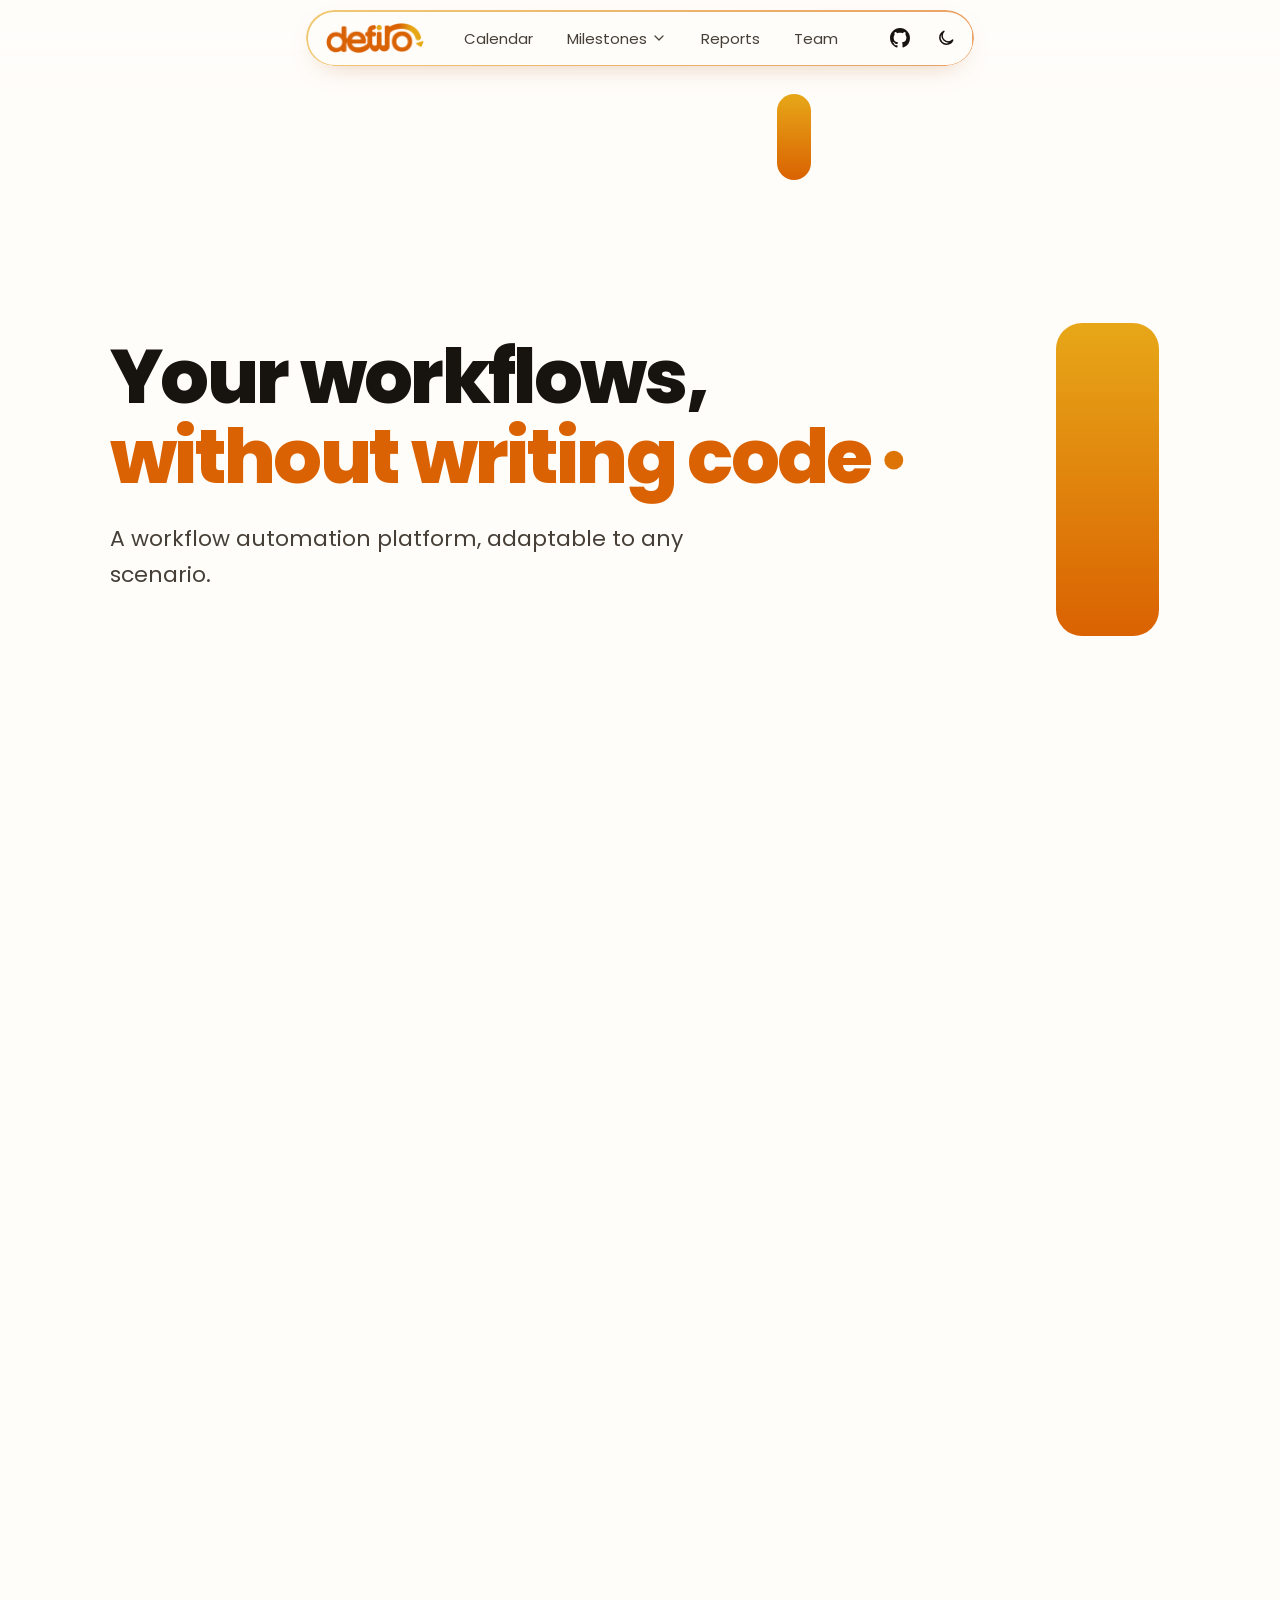
==== commit 9b799df2: "Minor change: full stop removed from the home page headline Co-Authored-By: Claude Opus 5.5 <noreply" ====
--- a/index.html
+++ b/index.html
@@ -27,7 +27,7 @@
         <section class="hero">
           <div class="hero-glow" aria-hidden="true"></div>
           <div class="wrap">
-            <h1>Your workflows, <span class="hl">without writing code.</span></h1>
+            <h1>Your workflows, <span class="hl">without writing code</span></h1>
             <p class="lede">A workflow automation platform, adaptable to any scenario.</p>
           </div>
         </section>
--- a/assets/style.css
+++ b/assets/style.css
@@ -45,7 +45,7 @@
 body { margin: 0; background: var(--bg); color: var(--ink); font: 16px/1.65 var(--font); -webkit-font-smoothing: antialiased;
   display: flex; flex-direction: column; min-height: 100vh; min-height: 100dvh; }
 /* Main grows to fill short pages so the footer always sits at the bottom of the viewport. */
-main { flex: 1 0 auto; }
+main { position: relative; flex: 1 0 auto; }
 img, svg { max-width: 100%; display: block; }
 a { color: inherit; }
 a, button { touch-action: manipulation; }
@@ -68,30 +68,52 @@
 }
 
 /* ---------- Header ---------- */
-.site-header { position: sticky; top: 0; z-index: 50; background: color-mix(in srgb, var(--bg) 92%, transparent); backdrop-filter: blur(8px); }
-.site-header .wrap { display: flex; align-items: center; height: var(--header-h); gap: 12px; }
-.brand { display: flex; align-items: center; gap: 10px; font-weight: 800; font-size: 20px; text-decoration: none; letter-spacing: -0.02em; }
-.brand img { width: auto; height: 34px; }
-.nav { display: flex; align-items: center; gap: 4px; margin: 0 auto; }
+/* A floating island. The header keeps a transparent zone --header-h tall (the Home and Team scenes stick
+   right below it), and the bar itself is a rounded capsule floating inside that zone. */
+.site-header { position: sticky; top: 0; z-index: 50; display: flex; justify-content: center; align-items: flex-start; height: var(--header-h); padding: 10px var(--gutter) 0; pointer-events: none; }
+/* Content that scrolls under the zone fades out behind the island. */
+.site-header::before { content: ""; position: absolute; inset: 0 0 -18px; z-index: -1; background: linear-gradient(to bottom, var(--bg) 30%, transparent); }
+.island {
+  position: relative; display: flex; align-items: center; gap: clamp(10px, 2vw, 24px); height: 56px; padding: 0 6px 0 20px; border-radius: var(--r-pill); pointer-events: auto;
+  background: color-mix(in srgb, var(--bg) 80%, transparent); -webkit-backdrop-filter: blur(14px) saturate(1.4); backdrop-filter: blur(14px) saturate(1.4);
+  box-shadow: 0 10px 28px -14px rgb(var(--shadow) / .35); transform-origin: 50% 0; transition: transform .25s ease-out, box-shadow .25s ease-out;
+}
+/* Thin outline in the brand gradient. */
+.island::before {
+  content: ""; position: absolute; inset: 0; padding: 1.5px; border-radius: inherit; background: var(--grad); opacity: .6; pointer-events: none;
+  -webkit-mask: linear-gradient(#000 0 0) content-box, linear-gradient(#000 0 0); -webkit-mask-composite: xor;
+  mask: linear-gradient(#000 0 0) content-box exclude, linear-gradient(#000 0 0);
+}
+/* Once the page has scrolled (html.is-scrolled, set in site.js) the island gets a little smaller. */
+.is-scrolled .island { transform: scale(.94); box-shadow: 0 14px 32px -14px rgb(var(--shadow) / .5); }
+.brand { display: flex; align-items: center; text-decoration: none; }
+.brand img { width: auto; height: 30px; }
+.nav { position: relative; display: flex; align-items: center; gap: 2px; }
 .nav > a, .dd > button {
-  display: inline-flex; align-items: center; gap: 4px; min-height: 44px; padding: 8px 14px; border-radius: var(--r-sm);
-  font: 400 15px var(--font); color: var(--ink-2); text-decoration: none; background: none; border: 0; cursor: pointer;
-  transition: color .15s, background-color .15s;
-}
-.nav > a:hover, .dd > button:hover { color: var(--ink); background: var(--soft); }
-.nav a[aria-current="page"], .dd.active > button { color: var(--accent-ink); }
+  position: relative; z-index: 1; display: inline-flex; align-items: center; gap: 4px; min-height: 44px; padding: 8px 16px; border-radius: var(--r-pill);
+  font: 400 15px var(--font); color: var(--ink-2); text-decoration: none; background: none; border: 0; cursor: pointer; transition: color .2s;
+}
+.nav > a:hover, .dd > button:hover { color: var(--ink); }
+/* The sliding highlight: site.js moves it under the current page's link, or the one being pointed at. */
+.nav-pill {
+  position: absolute; z-index: 0; top: 50%; left: 0; width: var(--w, 0px); height: 44px; margin-top: -22px; border-radius: var(--r-pill); background: var(--grad);
+  transform: translateX(var(--x, 0px)); opacity: 0; transition: transform .35s cubic-bezier(.3, 1, .4, 1), width .35s cubic-bezier(.3, 1, .4, 1), opacity .2s;
+}
+.nav-pill.is-on { opacity: 1; }
+.nav-pill.no-anim { transition: none; }
+@media (min-width: 901px) { .nav .is-under, .nav .is-under:hover { color: var(--on-grad); } }
 .dd { position: relative; }
 .dd > button .icon { width: 16px; height: 16px; transition: transform .15s; }
 .dd.open > button .icon { transform: rotate(180deg); }
 .dd-menu {
-  position: absolute; top: 100%; left: 0; min-width: 210px; padding: 6px; margin-top: 4px; display: grid;
-  background: var(--bg); border: 1px solid var(--line); border-radius: var(--r-md); box-shadow: 0 12px 32px -12px rgb(var(--shadow) / .28);
-  opacity: 0; visibility: hidden; transform: translateY(-4px); transition: opacity .15s, transform .15s, visibility .15s;
-}
-.dd.open .dd-menu { opacity: 1; visibility: visible; transform: none; }
-.dd-menu a { padding: 10px 12px; border-radius: var(--r-sm); text-decoration: none; font-size: 15px; color: var(--ink-2); min-height: 44px; display: flex; align-items: center; transition: color .15s, background-color .15s; }
+  position: absolute; top: calc(100% + 12px); left: 50%; min-width: 220px; padding: 8px; display: grid;
+  background: var(--bg); border: 1px solid var(--line-strong); border-radius: 22px; box-shadow: 0 16px 36px -14px rgb(var(--shadow) / .35);
+  opacity: 0; visibility: hidden; transform: translate(-50%, -6px); transition: opacity .15s, transform .15s, visibility .15s;
+}
+.dd.open .dd-menu { opacity: 1; visibility: visible; transform: translate(-50%, 0); }
+.dd-menu a { padding: 10px 14px; border-radius: 14px; text-decoration: none; font-size: 15px; color: var(--ink-2); min-height: 44px; display: flex; align-items: center; transition: color .15s, background-color .15s; }
 .dd-menu a:hover { background: var(--soft); color: var(--ink); }
-.tools { display: flex; align-items: center; gap: 4px; }
+.tools { display: flex; align-items: center; gap: 2px; }
 .icon-btn {
   display: inline-grid; place-items: center; width: 44px; height: 44px; border-radius: var(--r-sm);
   color: var(--ink); background: none; border: 0; cursor: pointer; text-decoration: none;
@@ -99,17 +121,25 @@
 }
 .icon-btn:hover { background: var(--soft); }
 .icon-btn:active { transform: scale(.94); }
+.island .icon-btn { border-radius: 50%; }
 .menu-btn { display: none; }
+.top-mark { position: absolute; top: 0; left: 0; width: 1px; height: 24px; pointer-events: none; }   /* see "Has the page scrolled?" in site.js */
 @media (max-width: 900px) {
+  /* Phones: the island spans the width and the links open as a rounded sheet under it. */
+  .island { width: 100%; padding: 0 6px 0 18px; }
+  .tools { margin-left: auto; }
   .menu-btn { display: inline-grid; }
-  .tools { margin-left: auto; }
   .nav {
-    display: none; position: absolute; top: var(--header-h); left: 0; right: 0; margin: 0; flex-direction: column; align-items: stretch;
-    background: var(--bg); border-bottom: 1px solid var(--line); padding: 8px var(--gutter) 16px;
+    display: none; position: absolute; top: calc(100% + 8px); left: 0; right: 0; flex-direction: column; align-items: stretch; padding: 10px;
+    background: var(--bg); border: 1px solid var(--line-strong); border-radius: 26px; box-shadow: 0 16px 36px -14px rgb(var(--shadow) / .35);
   }
-  .nav.open { display: flex; }
-  .dd-menu { position: static; border: 0; box-shadow: none; padding: 0 0 0 14px; margin: 0; opacity: 1; visibility: visible; transform: none; transition: none; }
+  .nav.open { display: flex; opacity: 1; translate: 0 0; transition: opacity .2s, translate .2s; }
+  @starting-style { .nav.open { opacity: 0; translate: 0 -8px; } }
+  .nav-pill { display: none; }
+  .nav > a, .dd > button { width: 100%; min-height: 48px; padding: 10px 16px; border-radius: 16px; font-size: 16px; }
+  .nav a[aria-current="page"], .dd.active > button { color: var(--accent-ink); background: var(--soft); }
   .dd > button .icon { display: none; }
+  .dd-menu { position: static; min-width: 0; border: 0; box-shadow: none; padding: 0 0 0 14px; background: none; opacity: 1; visibility: visible; transform: none; transition: none; }
 }
 
 /* ---------- Background flow rail ---------- */
@@ -148,11 +178,31 @@
 @keyframes rail-undrift { to { translate: 0 calc(-1 * var(--drift)); } }
 
 /* ---------- Page titles ---------- */
-.page-title { padding-top: clamp(40px, 6vw, 72px); padding-bottom: clamp(28px, 4vw, 44px); }
+.page-title { position: relative; z-index: 2; padding-top: clamp(40px, 6vw, 72px); padding-bottom: clamp(28px, 4vw, 44px); }
 .page-title h1 { font-size: clamp(36px, 5vw, 56px); font-weight: 800; letter-spacing: -0.03em; }
 .page-title p { color: var(--ink-2); font-size: 18px; max-width: 620px; margin-top: 14px; }
 .page-body { padding-bottom: clamp(64px, 9vw, 110px); }
 .section-title { font-size: clamp(30px, 4vw, 42px); font-weight: 800; letter-spacing: -0.03em; margin-bottom: 44px; }
+
+/* ---------- Inner pages: shared motion ---------- */
+/* Calendar, Milestones and Reports put .motion-on on <html> in their <head> when motion is allowed, and
+   assets/page.js animates them. Without that class everything here is simply shown. */
+.page-title h1, .page-title p { position: relative; z-index: 1; }
+/* Brand bars beside the title, the same shapes as on Home and Team. page.js drifts them with the scroll. */
+.title-shapes { display: none; }
+@media (min-width: 700px) {
+  .title-shapes { display: block; position: absolute; z-index: 0; top: 0; bottom: 0; right: var(--gutter); width: min(30%, 300px); pointer-events: none; }
+  .title-shapes span { position: absolute; border-radius: 26px; background: linear-gradient(to bottom, var(--yellow), var(--orange)); }
+  .title-shapes span:nth-child(1) { top: 14px; right: 38%; width: 34px; height: 86px; }
+  .title-shapes span:nth-child(2) { top: 40px; right: 4%; width: 58px; height: 122px; }
+}
+/* Layers that follow the cursor a little: page.js sets --mx and --my on them. */
+.mouse-layer { translate: var(--mx, 0px) var(--my, 0px); }
+/* Content eases in: page.js adds .is-in when an element enters the screen, --i staggers a group. */
+@media screen and (prefers-reduced-motion: no-preference) {
+  .motion-on .reveal { opacity: 0; transform: translateY(16px); }
+  .motion-on .reveal.is-in { opacity: 1; transform: none; transition: opacity .45s ease-out, transform .45s cubic-bezier(.2, .7, .3, 1); transition-delay: calc(var(--i, 0) * 60ms); }
+}
 
 /* ---------- Home ---------- */
 .hero { position: relative; overflow: hidden; }
@@ -197,7 +247,6 @@
 .flow-line { position: absolute; left: 0; top: 0; z-index: 1; overflow: visible; pointer-events: none; }
 .flow-line path { fill: none; stroke-linecap: round; stroke-linejoin: round; }
 .flow-line polygon { stroke-linejoin: round; }
-.flow-line.is-soft { opacity: .3; }   /* when it runs behind text (calendar) */
 .line-anchor { display: inline-block; width: 0; height: .5em; }   /* marks the end of a title, where a line starts */
 
 /* Brand bars from the M1 slides. They sit in empty areas, never behind text, and drift at their own speeds. */
@@ -205,11 +254,11 @@
 .scene-js .scene-shapes { display: block; }
 .scene-shapes span { position: absolute; border-radius: 26px; background: linear-gradient(to bottom, var(--yellow), var(--orange)); }
 .scene-shapes span:nth-child(1) { top: clamp(56px, 10vh, 120px); right: calc(var(--gutter) + 1%); width: clamp(64px, 8vw, 116px); height: clamp(170px, 30vh, 300px); }
-.scene-shapes span:nth-child(2) { top: -28px; left: 62%; width: 34px; height: 104px; }
+.scene-shapes span:nth-child(2) { top: 18px; left: 62%; width: 34px; height: 86px; }
 .scene-shapes span:nth-child(3), .scene-shapes span:nth-child(4) { display: none; }
 @media (max-width: 899px) {
   .scene-shapes span:nth-child(1) { display: none; }
-  .scene-shapes span:nth-child(2) { top: -30px; left: auto; right: calc(var(--gutter) + 4%); width: 26px; height: 78px; }
+  .scene-shapes span:nth-child(2) { top: 10px; left: auto; right: calc(var(--gutter) + 4%); width: 26px; height: 62px; }
 }
 
 /* Steps. If home.js fails they are joined by this plain straight line; normally the curved line replaces it. */
@@ -274,45 +323,83 @@
 }
 
 /* ---------- Calendar ---------- */
-/* The thick line (assets/calendar.js) snakes from side to side behind the table. It is drawn soft, and the
-   table text has a halo of the page colour (invisible except over the line), so the words stay readable. */
-[data-page="calendar"] main { position: relative; }
-[data-page="calendar"] .page-title, [data-page="calendar"] .cal { position: relative; z-index: 2; }
-[data-page="calendar"] .cal { text-shadow: 0 0 2px var(--bg), 0 0 4px var(--bg), 0 0 6px var(--bg); }
-/* One divider per milestone; the weeks inside a milestone are separated by space only. */
-.cal { width: 100%; border-collapse: collapse; }
-.cal th { text-align: left; font-size: 14px; font-weight: 600; padding: 14px 16px; border-bottom: 1px solid var(--line-strong); }
-.cal td { vertical-align: top; padding: 16px; font-size: 15px; color: var(--ink-2); }
-.cal td:first-child { width: 18%; }
-.cal td:nth-child(2) { width: 16%; white-space: nowrap; color: var(--ink-3); font-variant-numeric: tabular-nums; }
-.cal td a { color: var(--ink); font-weight: 600; text-underline-offset: 4px; transition: color .15s; }
-.cal td a:hover { color: var(--accent-ink); }
-.cal ul { margin: 0; padding-left: 18px; display: grid; gap: 2px; }
-.cal td:nth-child(4) { width: 20%; }
+/* A timeline (built in site.js). Each milestone phase is a grid: the milestone's name, the spine, the weeks.
+   The thick line (assets/page.js) runs down the spine column behind the dots.
+   The name is sticky inside a rail that spans the rows of the weeks before the milestone's own week
+   (--rows). The rail reaches one line further down, so the name comes to rest beside that week's big dot. */
+.tl { --label: 190px; --spine: 64px; position: relative; z-index: 2; padding-top: clamp(24px, 4vw, 44px); }
+.tl-phase { display: grid; grid-template-columns: var(--label) var(--spine) minmax(0, 1fr); }
+.tl-rail { grid-column: 1; grid-row: 1 / span var(--rows, 1); margin-bottom: -26.4px; }   /* one line of the name: 16px x 1.65 */
+.tl-rail.is-still { margin-bottom: 0; }   /* the milestone's own week is its first: nothing to travel past */
+.tl-rail.is-still .tl-label { position: static; }
+.tl-label { position: sticky; top: calc(var(--header-h) + 16px); text-align: right; font-size: 16px; font-weight: 600; line-height: 1.65; letter-spacing: 0; text-wrap: nowrap; }
+.tl-label a { color: var(--ink); text-underline-offset: 4px; transition: color .15s; }
+.tl-label a:hover { color: var(--accent-ink); }
+.tl-week { grid-column: 2 / 4; display: grid; grid-template-columns: var(--spine) minmax(0, 1fr); padding-bottom: 36px; }
+/* If page.js never ran there is no thick line, so each week draws a thin piece of spine instead. */
+.tl:not(.has-line) .tl-week { background: linear-gradient(var(--line-strong), var(--line-strong)) calc(var(--spine) / 2 - 1px) 0 / 2px 100% no-repeat; }
+/* One dot per week, centred on the first line of text; the milestone's week has a bigger one.
+   Filled: the week has passed. Filled with a halo: this week. Empty: still to come. */
+.tl-dot { --dot: 18px; grid-column: 1; justify-self: center; position: relative; z-index: 2; box-sizing: border-box; width: var(--dot); height: var(--dot); margin-top: calc(12.4px - var(--dot) / 2);
+  border-radius: 50%; background: var(--bg); border: 3px solid var(--orange); transition: transform .35s cubic-bezier(.3, 1.5, .5, 1), background-color .2s, border-color .2s, box-shadow .2s; }
+.is-ms > .tl-dot { --dot: 28px; border-width: 4px; }
+[data-state="past"] > .tl-dot, [data-state="now"] > .tl-dot { background: var(--orange); }
+[data-state="now"] > .tl-dot { box-shadow: 0 0 0 6px color-mix(in srgb, var(--orange) 28%, transparent); }
+/* While page.js is drawing the line, a dot it has not reached yet is a small grey ring. */
+@media screen and (prefers-reduced-motion: no-preference) {
+  .motion-on .tl-dot:not(.is-reached) { transform: scale(.6); background: var(--bg); border-color: var(--line-strong); box-shadow: none; }
+}
+.tl-card { grid-column: 2; display: grid; grid-template-columns: minmax(0, 1fr) 230px; grid-template-areas: "when deliv" "body deliv"; column-gap: 32px; align-content: start; font-size: 15px; color: var(--ink-2); }
+.tl-when { grid-area: when; margin: 0 0 6px; font-size: 15px; font-weight: 600; line-height: 1.65; letter-spacing: 0; color: var(--ink); font-variant-numeric: tabular-nums; }
+.tl-now { display: none; margin-left: 8px; padding: 2px 10px; border-radius: var(--r-pill); background: var(--grad); color: var(--on-grad); font-size: 12px; }
+[data-state="now"] .tl-now { display: inline-block; }
+.tl-body { grid-area: body; max-width: 62ch; }
+.tl-deliv { grid-area: deliv; }
+.tl ul { margin: 0; padding-left: 18px; display: grid; gap: 2px; }
 .cal-mod { color: var(--ink); font-weight: 600; margin: 0 0 4px; }
-.cal-mod ~ .cal-mod { margin-top: 10px; }
-.cal tr.first td { border-top: 1px solid var(--line-strong); }
-.cal tbody tr:last-child td { border-bottom: 1px solid var(--line-strong); }
-@media (max-width: 700px) {
-  .cal thead { display: none; }
-  .cal, .cal tbody, .cal tr, .cal td { display: block; width: auto !important; }
-  .cal tr { padding: 12px 0; }
-  .cal tr.first { border-top: 1px solid var(--line-strong); }
-  .cal tbody tr:last-child { border-bottom: 1px solid var(--line-strong); }
-  .cal td, .cal tr.first td, .cal tbody tr:last-child td { border: 0; padding: 4px 0; white-space: normal !important; }
-  .cal td:empty { display: none; }
-  /* The header row is hidden here, so the deliverables need their own label. */
-  .cal td:nth-child(4)::before { content: "Deliverables"; display: block; color: var(--ink); font-weight: 600; margin: 6px 0 4px; }
+.tl ul + .cal-mod { margin-top: 10px; }
+@media (max-width: 1000px) {
+  .tl-card { grid-template-columns: minmax(0, 1fr); grid-template-areas: "when" "body" "deliv"; }
+  .tl-deliv { margin-top: 10px; }
+}
+@media (max-width: 800px) {
+  /* Phones: the spine runs down the left edge and the milestone's name sits above its weeks. */
+  .tl { --spine: 34px; }
+  .tl-phase { grid-template-columns: var(--spine) minmax(0, 1fr); }
+  .tl-rail, .tl-rail.is-still { grid-column: 2; grid-row: auto; margin: 0 0 10px; }
+  .tl-label { position: static; text-align: left; }
+  .tl-week { grid-column: 1 / 3; padding-bottom: 28px; }
+}
+/* Brand bars in the empty right margin, drifting as the page scrolls (page.js). Wide screens only: they
+   mirror the arrow rail in the left margin and stay outside the content column, so never behind text. */
+.margin-shapes { display: none; }
+@media (min-width: 1320px) {
+  .margin-shapes { display: block; position: absolute; z-index: 0; top: 0; bottom: 0; left: calc(50% + var(--maxw) / 2 + 22px); width: 60px; pointer-events: none; }
+  .margin-shapes span { position: absolute; border-radius: 26px; background: linear-gradient(to bottom, var(--yellow), var(--orange)); }
+  .margin-shapes span:nth-child(1) { top: 17%; left: 12px; width: 34px; height: 110px; }
+  .margin-shapes span:nth-child(2) { top: 39%; left: 0; width: 58px; height: 170px; }
+  .margin-shapes span:nth-child(3) { top: 62%; left: 22px; width: 26px; height: 90px; }
+  .margin-shapes span:nth-child(4) { top: 83%; left: 6px; width: 44px; height: 130px; }
 }
 
 /* ---------- Milestones ---------- */
-.tabs { display: flex; flex-wrap: wrap; gap: 8px; margin-bottom: 32px; }
-.tabs a { padding: 10px 18px; min-height: 44px; display: inline-flex; align-items: center; border-radius: var(--r-pill); border: 1px solid var(--line-strong); text-decoration: none; font-size: 15px; color: var(--ink-2);
-  transition: border-color .15s, color .15s, transform .1s; }
-.tabs a[aria-current="true"] { background: var(--grad); color: var(--on-grad); border-color: transparent; font-weight: 600; }
-.tabs a:hover { border-color: var(--orange); color: var(--ink); }
-.tabs a[aria-current="true"]:hover { color: var(--on-grad); }
-.tabs a:active { transform: translateY(1px); }
+/* The tabs are dots on a line (built in site.js). A dashed track joins them all, and the thick line
+   (assets/milestones.js) is drawn from the first dot to the selected one.
+   Filled dot: an earlier milestone. Ringed dot: the selected one. Empty: later ones. */
+.ms-line { --n: 4; position: relative; display: grid; grid-template-columns: repeat(var(--n), minmax(0, 1fr)); margin-bottom: 36px; }
+.ms-line::before { content: ""; position: absolute; top: 24px; left: calc(50% / var(--n)); right: calc(50% / var(--n)); border-top: 2px dashed var(--line-strong); }
+.ms-line a { position: relative; z-index: 2; display: grid; justify-items: center; align-content: start; padding: 12px 6px 8px; border-radius: var(--r-md); text-decoration: none; text-align: center; color: var(--ink-3); transition: color .15s; }
+.ms-line a:hover { color: var(--ink); }
+.ms-dot { box-sizing: border-box; width: 26px; height: 26px; margin-bottom: 12px; border-radius: 50%; background: var(--bg); border: 3px solid var(--line-strong);
+  transition: transform .35s cubic-bezier(.3, 1.5, .5, 1), background-color .2s, border-color .2s, border-width .2s, box-shadow .2s; }
+.ms-line a:hover .ms-dot { border-color: var(--orange); }
+.ms-line [data-state="past"] .ms-dot { background: var(--orange); border-color: var(--orange); }
+.ms-line [data-state="now"] .ms-dot { transform: scale(1.25); border: 7px solid var(--orange); box-shadow: 0 0 0 5px color-mix(in srgb, var(--orange) 25%, transparent); }
+.ms-line a:active .ms-dot { transform: scale(1.1); }
+.ms-id { font-weight: 600; line-height: 1.35; color: var(--ink); }
+.ms-name { font-size: 14px; line-height: 1.35; overflow-wrap: anywhere; }
+.ms-line [data-state="now"] .ms-name { color: var(--accent-ink); font-weight: 600; }
+@media (max-width: 560px) { .ms-name { display: none; } }   /* the name is already in the page title */
 .ms-meta { color: var(--ink-3); font-variant-numeric: tabular-nums; }
 .embed { aspect-ratio: 16 / 9; border-radius: var(--r-md); border: 1px solid var(--line); overflow: hidden; background: var(--soft); box-shadow: 0 24px 56px -28px rgb(var(--shadow) / .35); }
 .embed iframe { width: 100%; height: 100%; border: 0; }
@@ -326,10 +413,13 @@
 
 /* ---------- Reports ---------- */
 .doc-list { list-style: none; margin: 0; padding: 6px clamp(12px, 2.5vw, 24px); background: var(--soft); border-radius: var(--r-md); }
-.doc { display: grid; grid-template-columns: 48px 1fr auto; gap: 16px; align-items: center; padding: 16px 0; }
+/* The thick line (assets/page.js) runs down through the icons: above the list background, below the rows. */
+.doc { position: relative; z-index: 2; display: grid; grid-template-columns: 48px 1fr auto; gap: 16px; align-items: center; padding: 16px 0; }
 .doc + .doc { border-top: 1px solid var(--line-strong); }
 .doc > :nth-child(2) { min-width: 0; overflow-wrap: anywhere; }
-.doc-ico { width: 48px; height: 48px; border-radius: var(--r-md); display: grid; place-items: center; background: var(--bg); color: var(--accent-ink); }
+.doc-ico { width: 48px; height: 48px; border-radius: var(--r-md); display: grid; place-items: center; background: var(--bg); color: var(--accent-ink); transition: transform .35s cubic-bezier(.3, 1.5, .5, 1), box-shadow .2s; }
+.doc-ico.is-reached { box-shadow: 0 0 0 2px var(--orange); }   /* the line has got to this document */
+@media screen and (prefers-reduced-motion: no-preference) { .motion-on .doc-ico:not(.is-reached) { transform: scale(.86); } }
 .doc-title { font-weight: 600; }
 .doc-meta { font-size: 14px; color: var(--ink-3); font-variant-numeric: tabular-nums; }
 .doc a.open { display: inline-flex; align-items: center; gap: 6px; min-height: 44px; padding: 0 14px; border-radius: var(--r-pill); font-size: 14px; font-weight: 600; color: var(--accent-ink); text-underline-offset: 4px;
@@ -359,8 +449,8 @@
    member at a time: swipe it on touch screens; on a computer the section sticks under the header and
    every scroll moves the row sideways by one member. assets/team.js draws the thick line through the photos and reveals
    each member as it arrives. Without .deck-on the plain grid above is used.
-   Layers inside the row: 0 giant initials, 1 the line, 2 photos and text. */
-.member-ghost, .deck-shapes, .deck-ui { display: none; }
+   Layers inside the row: 1 the line, 2 photos and text. */
+.deck-shapes, .deck-ui { display: none; }
 .deck-on .deck {
   --slide: clamp(230px, 38vw, 440px); --photo: clamp(150px, min(22vw, 30vh), 270px); --rise: clamp(18px, 5vh, 52px); --deck-scroll: 280vh;
   /* Side padding that centres the first and last member. team.js sets --view to the exact width of the row's window. */
@@ -369,7 +459,7 @@
 .deck-on .deck-view { position: relative; margin: 0 calc(var(--gutter) * -1); padding: 28px 0 12px; overflow-x: auto; overflow-y: hidden; scroll-snap-type: x mandatory; overscroll-behavior-x: contain; scrollbar-width: none; }
 .deck-on .deck-view::-webkit-scrollbar { display: none; }
 .deck-on .deck-view.is-dragging { scroll-snap-type: none; cursor: grabbing; user-select: none; }
-/* Clipped sideways so the giant initials and the start of the line cannot make the row scroll further than its last member. */
+/* Clipped sideways so the start of the line cannot make the row scroll further than its last member. */
 .deck-on .team { position: relative; box-sizing: content-box; display: flex; align-items: flex-start; gap: 0; width: max-content; padding: 0 var(--pad); overflow-x: clip; }
 .deck-on .member { --top: 0px; position: relative; flex: 0 0 var(--slide); padding: var(--top) 12px 0; background: none; border-radius: 0; scroll-snap-align: center; cursor: pointer; }
 .deck-on .member:nth-child(even) { --top: var(--rise); }   /* every other member sits lower, so the line waves */
@@ -383,7 +473,6 @@
 .deck-on .member h3, .deck-on .member .links { position: relative; z-index: 2; }
 .deck-on .member h3 { font-size: clamp(20px, 2.2vw, 26px); font-weight: 800; letter-spacing: -0.02em; }
 .deck-on .member .links .icon-btn:hover { background: var(--soft); }
-.deck-on .member-ghost { display: block; position: absolute; z-index: 0; top: calc(var(--top) + var(--photo) * .1); left: -50%; right: -50%; text-align: center; font-size: calc(var(--photo) * 1.2); font-weight: 800; line-height: 1; letter-spacing: -.05em; opacity: .05; pointer-events: none; user-select: none; }
 /* Arrows and dots under the row. */
 .deck-on .deck-ui { display: flex; align-items: center; justify-content: center; gap: 14px; margin-top: 6px; }
 .deck-arrow { display: inline-grid; place-items: center; width: 48px; height: 48px; border-radius: 50%; border: 1px solid var(--line-strong); background: var(--bg); color: var(--ink); cursor: pointer; transition: border-color .15s, background-color .15s, opacity .15s, transform .1s; }
@@ -409,13 +498,18 @@
   /* Brand bars in the top right corner: the slowest parallax layer. */
   .deck-on .deck-shapes { display: block; position: absolute; inset: 0; z-index: 0; max-width: var(--maxw); margin: 0 auto; pointer-events: none; }
   .deck-shapes span { position: absolute; border-radius: 26px; background: linear-gradient(to bottom, var(--yellow), var(--orange)); }
-  .deck-shapes span:nth-child(1) { top: -30px; right: calc(var(--gutter) + 13%); width: 34px; height: 112px; }
+  .deck-shapes span:nth-child(1) { top: 16px; right: calc(var(--gutter) + 13%); width: 34px; height: 86px; }
   .deck-shapes span:nth-child(2) { top: 5%; right: calc(var(--gutter) + 2%); width: 58px; height: 16%; }
 }
 
 /* ---------- Footer ---------- */
 /* Sits above the flow rail so the arrows never run over it. */
 footer { position: relative; z-index: 2; background: var(--footer); color: var(--footer-ink); border-top: 1px solid rgb(255 255 255 / .06); }
+/* Footer reveal: with html.foot-reveal (set in site.js when the footer fits on screen and motion is allowed)
+   the footer waits at the bottom of the window underneath the page, and the page lifts off it at the end.
+   The clip keeps the arrow rail, which is fixed to the window, inside the page so it lifts with it. */
+.foot-reveal main { position: relative; z-index: 1; background: var(--bg); clip-path: inset(0); }
+.foot-reveal footer { position: sticky; bottom: 0; z-index: 0; }
 footer .wrap { display: grid; grid-template-columns: 1.4fr repeat(3, 1fr); gap: 32px; padding-top: 56px; padding-bottom: 56px; }
 @media (max-width: 800px) { footer .wrap { grid-template-columns: 1fr 1fr; } }
 footer .f-brand { display: flex; align-items: center; gap: 10px; color: #fbf8f2; font-weight: 800; font-size: 22px; }
